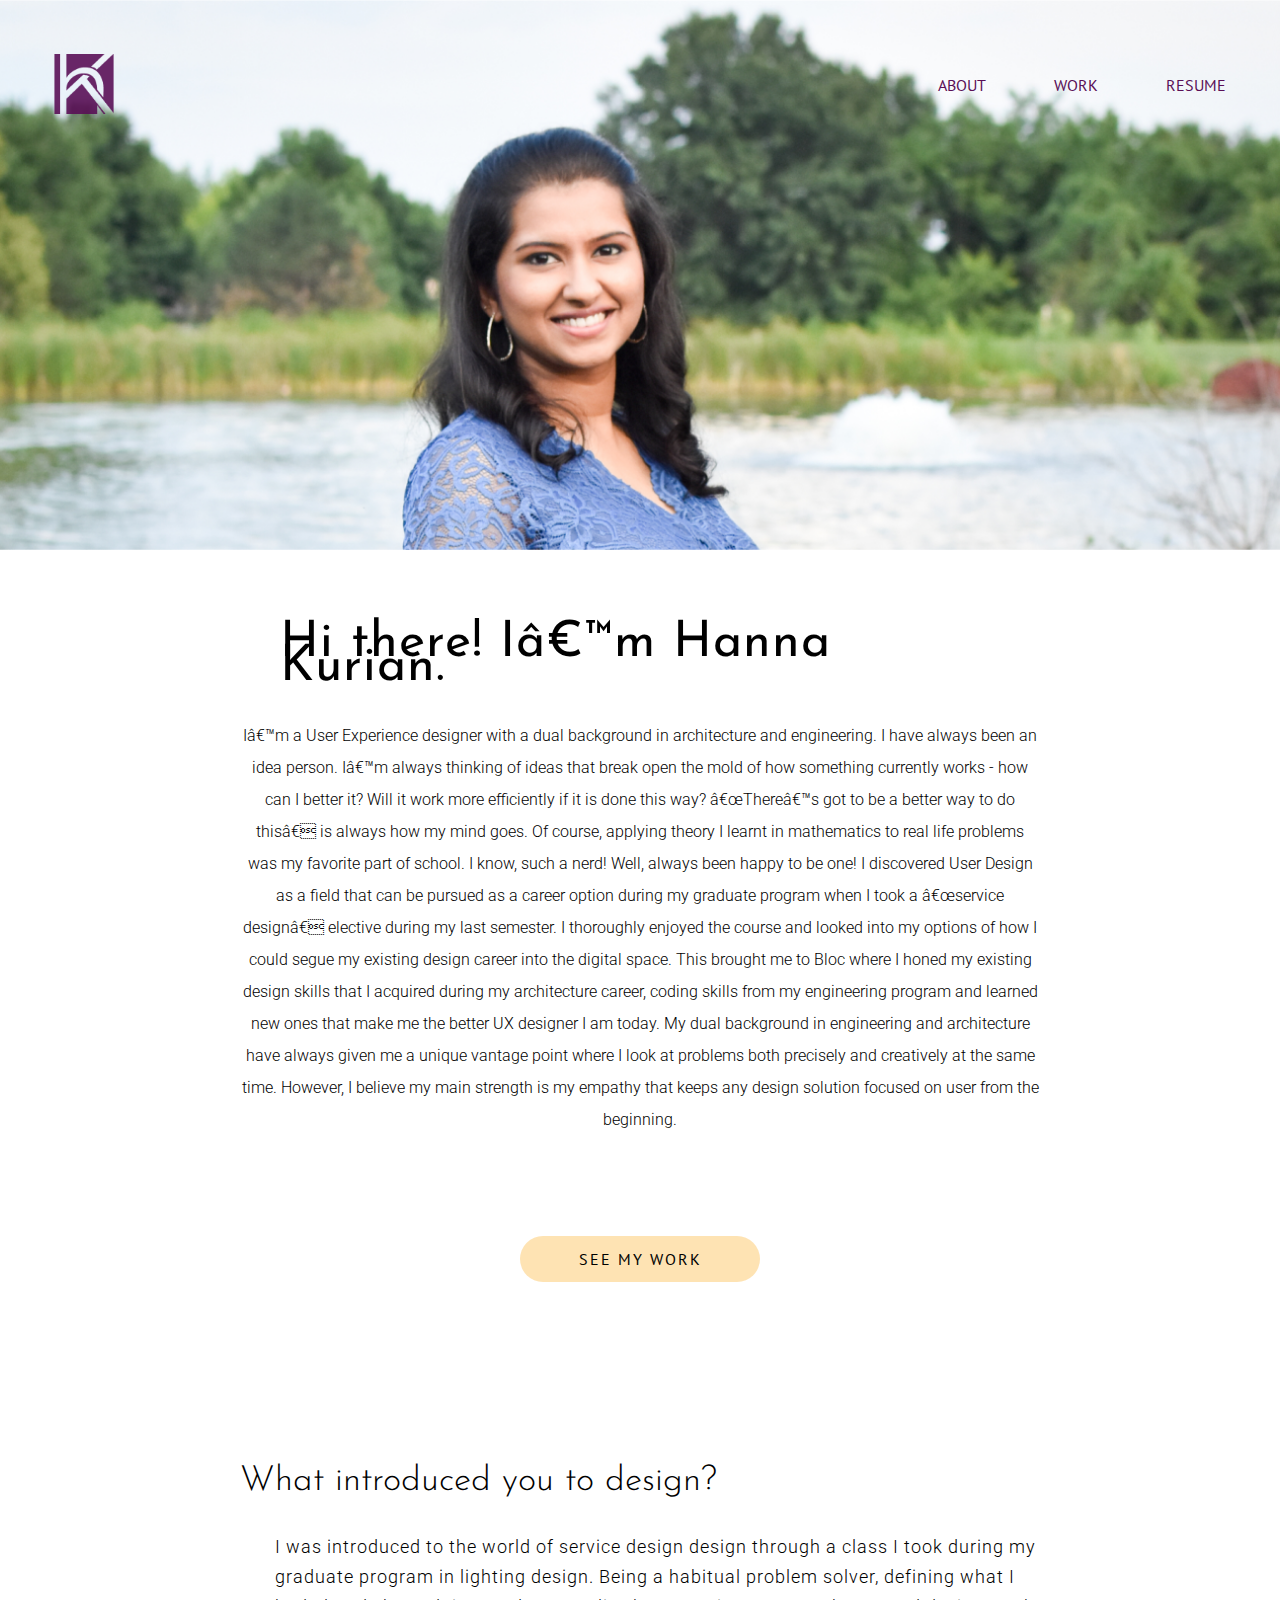
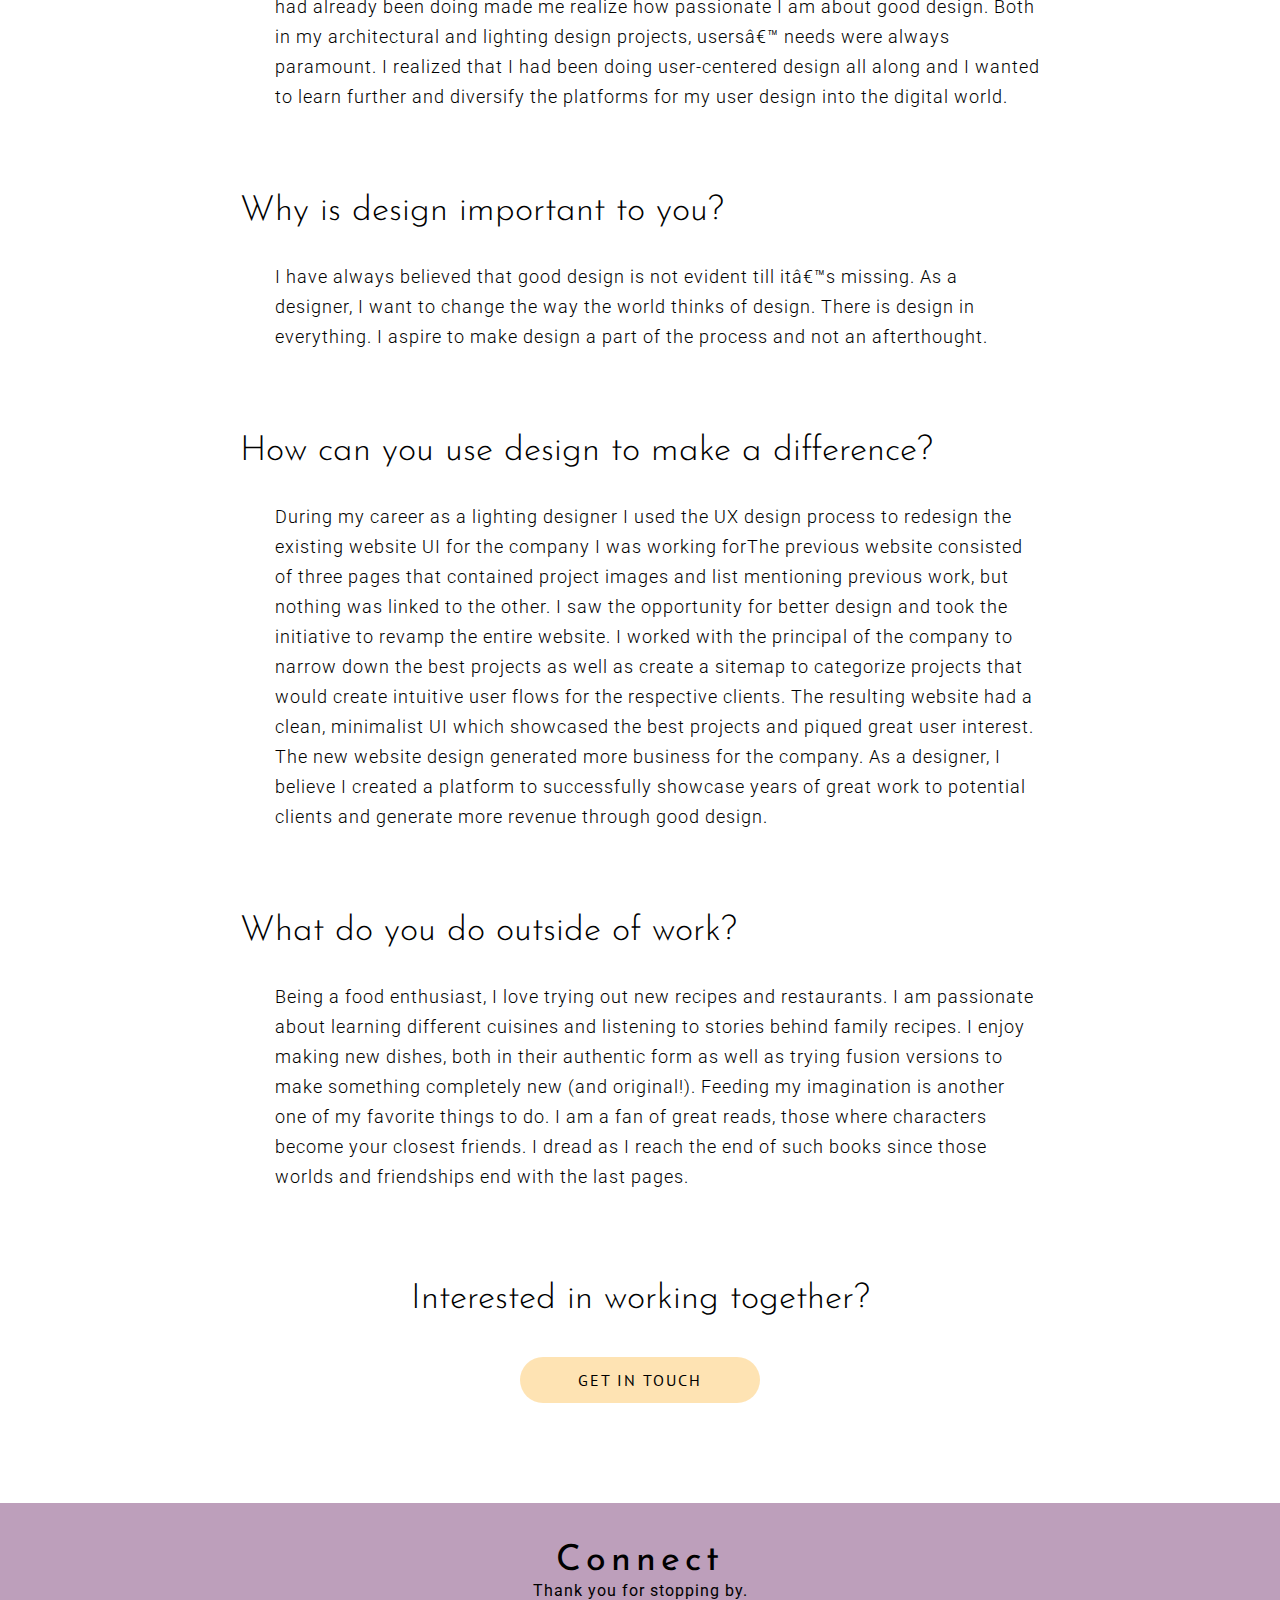
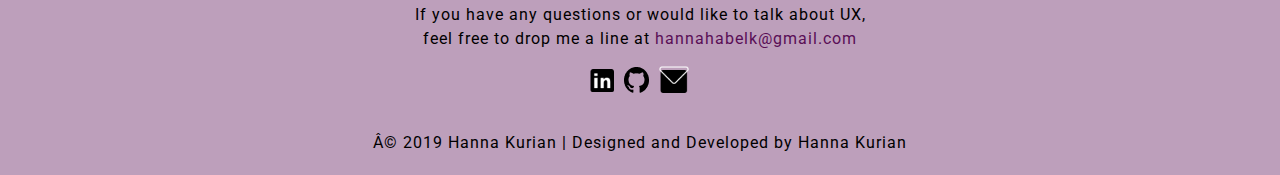
==== about.html @ 4257e0e0 "Merge branch 'master' into update9-26" ====
<!DOCTYPE html>
<html>
  <head>
    <meta charset="utf-9">
    <meta name="viewport" content="width=device-width, initial-scale=1.0">
    <title> Portfolio | Hanna Kurian</title>
     <!-- Material Design Lite -->
     <link rel="stylesheet" href="https://code.getmdl.io/1.3.0/material.indigo-purple.min.css" />
     <script defer src="https://code.getmdl.io/1.3.0/material.min.js"></script>
     <!-- Font Awesome -->
     <link href="https://maxcdn.bootstrapcdn.com/font-awesome/4.7.0/css/font-awesome.min.css" rel="stylesheet">
     <link href="https://fonts.googleapis.com/css?family=Roboto:100,100i,300,300i,400,400i,500,500i,700,700i,900,900i&display=swap" rel="stylesheet">
     <link href="https://fonts.googleapis.com/css?family=PT+Sans&display=swap" rel="stylesheet">
     <link href="https://fonts.googleapis.com/css?family=Bad+Script|Dosis:200,300,400,500,600,700,800|Josefin+Sans:100,100i,300,300i,400,400i,600,600i,700,700i|PT+Sans:400,400i,700,700i|Poiret+One&display=swap" rel="stylesheet">
      <link rel="stylesheet" href="styles/reset.css">
      <link rel="stylesheet" href="styles/main.css">
  </head>

  <body>

  <!-- navbar -->
  <header>
    <div class="container">
      <ul class="flex-container aboutmepage">
        <li class="logo"><a href="index.html"><img src="images/logo.png" alt="logo"></a></li>
        <li class="about"><a href="about.html">ABOUT</a></li>
        <li class="work"><a href="project.html">WORK</a></li>
        <li class="resume"><a href="https://drive.google.com/file/d/1Lfg0qhiq1s1xW7n_6F_7X9Ksih0F5ll3/view?usp=sharing">RESUME</a></li>
      </ul>
    </div>
  </header>

  <main>

    <section class="contentfull">
      <div class="designer" id="myframe"><img src="images/hannakurian.png" alt="A smiling face of Hanna"></div>
    </section>

    <section class="container content">
    <div class="aboutsummary">
      <h6 class="abouttitle">Hi there! I’m Hanna Kurian.</h6>
      <p class="maincontent aboutme">
      I’m a User Experience designer with a dual background in architecture and engineering.  I have always been an idea person. I’m always thinking of ideas that break open the mold of how something currently works - how can I better it? Will it work more efficiently if it is done this way? “There’s got to be a better way to do this” is always how my mind goes. Of course, applying theory I learnt in mathematics to real life problems was my favorite part of school.  I know, such a nerd! Well, always been happy to be one! I discovered User Design as a field that can be pursued as a career option during my graduate program when I took a “service design” elective during my last semester. I thoroughly enjoyed the course and looked into my options of how I could segue my existing design career into the digital space. This brought me to Bloc where I honed my existing design skills that I acquired during my architecture career, coding skills from my engineering program and learned new ones that make me the better UX designer I am today. My dual background in engineering and architecture have always given me a unique vantage point where I look at problems both precisely and creatively at the same time. However, I believe my main strength is my empathy that keeps any design solution focused on user from the beginning.
      </p>
    </div>
    <div class="aroundbutton seemywork">
        <a href="project.html" class="button">SEE MY WORK</a>
    </div>
    </section>

    <section class="container content">
      <div class="quesbox">
        <p class="ques">What introduced you to design?</p>
      </div>
      <div class="ansbox">
        <p class="bodycopy ans">
        I was introduced to the world of service design design through a class I took during my graduate program in lighting design. Being a habitual problem solver, defining what I had already been doing made me realize how passionate I am about good design. Both in my architectural and  lighting design projects, users’ needs were always paramount. I realized that I had been doing user-centered design all along and I wanted to learn further and diversify the platforms for my user design into the digital world.
        </p>
      </div>
    </section>

    <section class="container content">
      <div class="quesbox">
        <p class="ques"> Why is design important to you?</p>
      </div>
      <div class="ansbox">
        <p class="bodycopy ans">
        I have always believed that good design is not evident till it’s missing. As a designer, I want to change the way the world thinks of design. There is design in everything. I aspire to make design a part of the process and not an afterthought.
        </p>
      </div>
    </section>

    <section class="container content">
      <div class="quesbox">
        <p class="ques">How can you use design to make a difference?</p>
      </div>
      <div class="ansbox">
        <p class="bodycopy ans">
        During my career as a lighting designer I used the UX design process to redesign the existing website UI for the company I was working forThe previous website consisted of three pages that contained project images and list mentioning previous work, but nothing was linked to the other. I saw the opportunity for better design and took the initiative to revamp the entire website. I worked with the principal of the company to narrow down the best projects  as well as create a sitemap to categorize projects that would create intuitive user flows for the respective clients. The resulting website had a clean, minimalist UI which showcased the best projects and piqued great user interest. The new website design generated more business for the company. As a designer, I believe I created a platform to successfully showcase years of great work to potential clients and generate more revenue through good design.
        </p>
      </div>
    </section>

    <section class="container content">
      <div class="quesbox">
        <p class="ques">What do you do outside of work?</p>
      </div>
      <div class="ansbox">
        <p class="bodycopy ans">
        Being a food enthusiast, I love trying out new recipes and restaurants. I am passionate about learning different cuisines and listening to stories behind family recipes. I enjoy making new dishes, both in their authentic form as well as trying fusion versions to make something completely new (and original!). Feeding my imagination is another one of my favorite things to do. I am a fan of great reads, those where characters become your closest friends. I dread as I reach the end of such books since those worlds and friendships end with the last pages.
        </p>
      </div>
      <div class="full">
        <h5 class="interest">Interested in working together?</h5>
      </div>
      <div class="aroundbutton getintouch full">
          <a href="mailto:hannahabelk@gmail.com" class="button">GET IN TOUCH</a>
      </div>
    </section>

    </main>


    <footer class="footerbox">

          <div class="texttop">
              <h5>Connect</h5>
              <h6>Thank you for stopping by.<br>
                 If you have any questions or would like to talk about UX,<br>
                 feel free to drop me a line at <a href="mailto:hannahabelk@gmail.com">hannahabelk@gmail.com</a><br>
              </h6>
          </div>



          <div class="social">
            <ul class="footcontainer">
                <li class="linkedin">
                  <a href="https://www.linkedin.com/in/hannaroykurian/">
                  <img src="images/linkedin.png" alt="logo">
                  </a>
                </li>
                <li class="github">
                  <a href="https://github.com/hannak5">
                      <img src="images/github.png" alt="logo">
                  </a>
                </li>
                <li class="mail">
                    <a href="mailto:hannahabelk@gmail.com">
                    <img src="images/mail.png" alt="logo">
                    </a>
                  </li>
              </ul>
            </div>


            <div class="textbelow">
              <h6>© 2019 Hanna Kurian | Designed and Developed by Hanna Kurian</h6>
            </div>


      </footer>

    <!-- Global site tag (gtag.js) - Google Analytics -->
    <script async src="https://www.googletagmanager.com/gtag/js?id=UA-148963703-1"></script>
    <script>
      window.dataLayer = window.dataLayer || [];
      function gtag(){dataLayer.push(arguments);}
      gtag('js', new Date());

      gtag('config', 'UA-148963703-1');
    </script>

  </body>

</html>
---- styles/main.css ----
*{
  box-sizing: border-box;
}

html{
  font-size: 10px;
}

body {
  background-color: white;
  width: 100vw;
}

.container{
  background-color: white;
  margin: 0 auto;
  overflow: hidden;
  width: 100vw;
}

/*project purple = #590E56*/
/*font specs*/


a:link, a:visited{
  color: black;
}

a:hover{
  color: #FED180;
}

p{
  font-family: 'Roboto', sans-serif;
  font-size: 1.6rem;
  line-height: 2;
  font-weight: 300;/* 400 for project.html*/
}

h1 {
  font-family: 'Josefin Sans', sans-serif;
  letter-spacing: 2; /*not there in project.html*/
}

h2 {
  font-size: 10rem;
  color: #9B6E9A;
  font-weight: bold;
}

h5{
  font-family: 'Josefin Sans', sans-serif;
  letter-spacing: .5rem;
  font-size: 3.6rem;
}

h6{
  font-family: 'Roboto', sans-serif;
  letter-spacing: .1rem;
  line-height: 2.4rem;
  font-size: 1.6rem;
}

b{
  font-weight: bolder;
}

.title{
  font-family: 'Josefin Sans', sans-serif;
  font-size: 4rem;
  font-weight: 350;
  letter-spacing: .1rem;
  line-height: 2;
  padding-bottom: 4rem;
  padding-top: 6rem;
}

/*subtitle text*/
.subtitle{
  font-family: 'Josefin Sans', sans-serif;
  font-size: 2.5rem;
  line-height: 5rem;
  font-weight: 300;
}

/*body copy big*/
.bodycopy{
  font-family: 'Roboto', sans-serif;
  font-size: 1.6rem;
  line-height: 3rem;
  letter-spacing: .1rem;
}

.smalltitle{
  width:100%;
  padding-top:8%;
  padding-bottom:2%;
  justify-content: center;
  align-items: center;
  text-align: center;
}

.captions{
  font-family: 'Roboto', sans-serif;
  font-size: 1.6rem;
  letter-spacing: .1rem;/* 0.1rem in project page*/
  line-height: 200%;/*150% in project page*/
  text-align:left;
}

.fig{
  font-family: 'Josefin sans', sans-serif;
  padding-left:2rem;
  font-style: italic;
  letter-spacing: 0px;
}

/*all the flex containers common element. 800px for desktop version*/
.content {
  align-items: center;
  align-content: center;
  display: flex;
  flex-direction: row;
  flex-wrap: wrap;
  height: auto;
  justify-content: center;
  text-align:left;
  width: 800px;
}

.pcontent {
  align-items: center;
  display: flex;
  flex-direction: row;
  flex-wrap: wrap;
  height: auto;
  justify-content: center;
  text-align:left;
  width: 800px;
}

/*container that is width 100%*/
.contentfull {
  align-items: flex-start;
  display: flex;
  flex-direction: row;
  flex-wrap: wrap;
  height: auto;
  justify-content: center;
  text-align:left;
  width:100vw;
}

section {
  margin: auto;
  width: 100%;
  overflow: hidden;
  display: flex;
  flex-wrap: wrap;
  justify-content: center;
  align-content: center;
  align-items: center;
  text-align: center;
}

.textblock{
  margin:5px;
  padding:2rem 0;
}


/*button specifications*/

.aroundbutton{
  padding-top: 5rem;
  padding-bottom:8rem;
}

a.button:link , a.button:visited {
  background-color: rgba(254, 209, 128, 60%);
  border: none;
  color: black;
  padding: 15px 32px;
  text-align: center;
  display: inline-block;
  font-size: 1.6rem;
  font-weight: 200;
  border-radius: 24px;
  font-family: 'PT Sans', sans-serif;
  width: 240px;
  letter-spacing: .2rem;
  text-decoration: none;
}

a.button:hover {
  background-color: #590E56;
  border: none;
  color: #FED180;
  padding: 15px 32px;
  text-align: center;
  display: inline-block;
  font-size: 16px;
  border-radius: 24px;
  font-family: 'PT Sans', sans-serif;
  width: 240px;
  letter-spacing: .2rem;
}

/*navbar specs*/

.flex-container{
    position:sticky;
    top:0;
    display: flex;
    flex-wrap: wrap;
    flex-direction: row;
    font-family: 'PT Sans', sans-serif;
    font-size: 2.4rem;
    height: auto;
    width: 100%;
    padding: 3rem;
    justify-content: space-between;
    align-items: center;
    }

.logo img{
      justify-content: left;
      height: 60px;
      width: 60px;
    }

li.about, li.logo, li.work, li.resume{
      justify-content: flex-end;
      display: flex;
      text-align: center;
      font-size: 1.6rem;
      flex-grow: 1;
      min-width: 7rem;
      padding: 2%;
}

.flex-container a:link, a:visited{
  color:#590E56;
}

.flex-container a:hover{
  color:#FED150;
}

li.logo {
      flex-grow:40;
      justify-content: left;
}

/*end of navbar specs*/

/* hero section */


.hero {
    height:100%;
    width:100%;
    display:flex;
    flex-direction: row;
  }

.herotop, .herobottom{
      display:flex;
      flex-direction: column;
}

.herotop{
  width:100%;
  text-align: left;
  font-weight: 500;
  font-size: 9rem;
  color: #9B6E9A;
  position: relative;
  z-index: 2;
  justify-content: left;
  align-items: flex-start;
}

.herotext{
  width:100%;
  padding-left:10%;
}
.yellow{
  color: #FED150;
  text-align: left;
}

.herobottom{
  z-index: 0;
  background-color: #9B6E9A;
  color:white;
  padding:5% 0;
  padding-left:20%;
  padding-right:20%;
  text-align:center;
  justify-content: center;
  align-items: center;
  line-height: 5rem;
  font-family: 'Roboto', sans-serif;
  font-size: 2.5rem;
  font-weight: 300;
  letter-spacing: .1rem;
}

.arrow img{
  padding-top: 45px;
  padding-bottom: 10px;
}

/* end of hero section  */

/* recent project work section */
.recent{
  align-items: center;
  justify-content: center;
  align-content: center;
  width:95%;
}

.stoMain img{
  padding:10% 0 0 0;
  width: 50rem;
  height: auto;
}

.stoTitle {
  height: auto;
  justify-content: center;
  align-items:center;
  align-content: center;
  text-align: center;
  font-weight: 300;
  font-size: 5rem;
  padding:2rem;
}

.stoContent{
  align-items: center;
  justify-content: center;
  align-content: center;
  padding-bottom:50px;
  padding-left: 25%;
  padding-right: 25%;
}

.viewcasestudy{
  padding: 8rem;
  padding-top:0
}

/* end of recent project work section */

/* footer section */
.footerbox{
  background-color: rgba(89,14,86,40%);
  padding: 4rem 8rem;
  padding-bottom: 2rem;
  height: auto;
  justify-content: center;
  align-content: center;
  align-items: center;
  text-align: center;
  width:100%;
}

.footcontainer{
  display: flex;
  flex-wrap: wrap;
  flex-direction:row;
  font-family: 'Roboto', sans-serif;
  height: auto;
  width: 100%;
  justify-content: center;
  align-items: center;
}

.social{
  padding: 10px;
  padding-bottom:20px;
  justify-content: center;
}

li.mail, li.github, li.linkedin{
      padding:5px;
      display: flex;
      min-width: 1.6rem;
      width: auto;
      height: 50px;
}

.footer{
  letter-spacing: normal;
  font-size: 1.6rem;
  font-weight: 400;
  line-height: 3rem;
}

.connect {
  letter-spacing: .5rem;
  font-size: 3.6rem;
  line-height: 4rem;
  font-weight: 400;
}

.texttop .textbelow{
  justify-content: center;
  text-align: center;
}

/* end of footer section */

/*about me page*/
.designer img{
  position:relative;
  width:100%;
  height:55rem;
  object-fit:cover;
}

.aboutmepage{
  position:absolute;
  z-index: 1;
  background-color: transparent;
}

.aboutsummary{
  display: flex;
  flex-direction: row;
  flex-wrap: wrap;
  /* padding-top:55rem; */
}

.abouttitle{
  font-size: 5rem;
  font-family:'Josefin sans', sans-serif;
  height: auto;
  margin:auto;
  padding: 4rem;
  padding-top:8rem;
}

.aboutme{
  justify-content: center;
  text-align: center;
}

.seemywork{
  margin: 5rem auto;
}

.quesbox, .ansbox{
  display: flex;
  flex-direction: column;
  flex-wrap: wrap;
  justify-content: flex-start;
  width:100%;
}

.quesbox{
  padding-top:5rem;
}

.ansbox {
  padding:3rem 0;
  padding-left: 3.5rem;
}

.ques{
  font-family: 'Josefin Sans', sans-serif;
  font-size: 3.5rem;
  line-height: 4rem;
}

.ans{
  font-size: 1.8rem;
}

.full{
  display: flex;
  flex-direction: column;
  flex-wrap: wrap;
  width:100%;
  justify-content: center;
  align-items: center;
  align-content: center;
}

.interest{
  justify-content: center;
  padding: 6rem;
  padding-bottom:4rem;
  font-size: 3.5rem;
  letter-spacing: normal;
  font-weight: 300;
}

.getintouch{
  padding:10rem 8rem;
  padding-top:0;
}

/* STO project page details */

/*summary of project*/

.intro{
  align-items: center;
  display: flex;
  flex-direction: row
  justify-content: space-between;
  width:90%;
  height: auto;
}


.sto{
  overflow: hidden;
  display: flex;
  flex-wrap: wrap;
  flex-direction: column;
  overflow:auto;
  width: 100%;
  align-items: center;
}

.stoMainp, .stoLogop, .stoTitlep, .stoContentp{
  align-items: center;
  display: flex;
  flex-direction: row;
  justify-content: center;
  text-align: center;
  width:100%;
}

.stoTitlep {
  padding: 3% 0;
  font-weight: 300;
  font-size: 5rem;
}

.stoContentp{
  width:600px;
  font-size: 1.8rem;
  line-height: 2rem;
}

.delv-container{
  align-items: flex-start;
  justify-content: space-between;
  text-align:center;
  padding: 6rem 0;
}

.design, .delv, .tools{
  min-width: 19rem;
}
/*problem solution section*/

.problemsolution{
  align-items: flex-start;
  display: flex;
  flex-direction: row;
  justify-content: space-between;
}

.left, .right{
  display: flex;
  flex-direction: column;
}

.left {
  justify-content: left;
  text-align: left;
  width: 60%;
}

.right img{
  height: auto;
  width: 23rem;
  filter: drop-shadow(0px 3px 9px #B3C1C7);
}

.prob{
  padding-bottom: 4.5rem;
}

/*color background sections*/
.colorbk{
  width:100%;
  height:auto;
  background-color: rgba(205, 169, 160, 40%);
  padding:5rem 0;
}

.current{
  text-align: left;
}

.readmore{
  display:flex;
  color: #590E56;
  justify-content: center;
  align-items: center;
  align-content: center;
  text-decoration: none;
  text-transform:lowercase;
  background-color: none;
  border-radius: 0;
  border-bottom: 1px solid #FED150;
  line-height: normal;
  padding: 0;
  margin:50px;
}

.readmore > a:hover{
  color:black;
  background-color: rgba(254, 209, 128, 60%);
  border-bottom:none;
}

/*screen width for images*/
.content-img{
  display: flex;
  flex-direction: row;
  flex-wrap: wrap;
  width: 100rem;
}

/* height for images in colored backgrounds*/
.ninefive img, .ui img, .account img, .thumbsup img,
.back img, .comp img, .hand img, .plus img{
  height: 8rem;
  padding: 5px;
  width: auto;
}

.ui, .account, .thumbsup, .ninefive,
.back, .comp, .hand, .plus{
  display: flex;
  flex-direction: column;
  flex-basis: 100%;
  flex: 1;
  padding: 3rem;
  align-items: center;
  text-align: center;
}


/* next and previous project bar*/

.bottomnavbar{
  display: flex;
  flex-direction: row;
  flex-grow: 1;
  flex-wrap: wrap;
  height: auto;
  padding: 10rem 10rem;
  width: 100%;
}

.bottomflexcontainer{
  overflow: hidden;
  width: 100%;
  align-items: center;
  align-content: center;
  justify-content: center;
  display: flex;
  flex-direction: row;
  flex-wrap: wrap;
}

.rightarrow img, .leftarrow img{
  flex-grow: 1;
  height: 2rem;
  justify-content: space-around;
  width: 2rem;
}

.rightarrow img, li.prev{
  align-items:flex-start;
  justify-content:flex-start;
  text-align:left;
}

.leftarrow img, li.next{
  align-items:flex-end;
  justify-content: flex-end;
  text-align:right;
}

li.prev, li.next, li.rightarrow, li.leftarrow{
  color: #590E56;
  display: flex;
  font-family: 'Josefin Sans', sans-serif;
  font-size: 1.6rem;
  letter-spacing: .1rem;
  padding: 1rem 2rem;
}

li.prev {
  flex-grow:20;
}

li.next {
  flex-grow:20;
}

a:visited , a:link{
        color: #590E56;
        text-decoration: none;
}

a:hover{
  color: #FED150;
}

/*persona seciton*/

.persona-cont {
  display: flex;
  flex-direction: row;
  flex-basis: 100%;
  align-items: center;
  align-content: center;
  justify-content: center;
}

.personaboy, .personagirl, .bubbles{
  padding:0 1rem;
  align-items: center;
  align-content: center;
  justify-content: center;
}

.personaboy img, .personagirl img{
  width: 24rem;
  height: auto;
  align-items: center;
  align-content: center;
  justify-content: center;
}

.bubbles{
  display: flex;
  flex-direction: column;
  justify-content: space-around;
}

.box1 {
  margin: 6px auto;
  padding: 1rem;
  text-align: center;
  position: relative;
  font-size: 1.2rem;
  letter-spacing: 1px;
  line-height: 20px;
}

.speechbubbleboy{
  border: 4px solid #590E56;
}

.speechbubblegirl{
  border: 4px solid #FED180;
}

/* speech bubble boy */

.speechbubbleboy:before {
  content: "";
  width: 0px;
  height: 0px;
  position: absolute;
  border-left: 10px solid #590E56;
  border-right: 10px solid transparent;
  border-top: 10px solid #590E56;
  border-bottom: 10px solid transparent;
  right: -21px;
  top: 6px;
}

.speechbubbleboy:after {
  content: "";
  width: 0px;
  height: 0px;
  position: absolute;
  border-left: 7px solid #fff;
  border-right: 7px solid transparent;
  border-top: 7px solid #fff;
  border-bottom: 7px solid transparent;
  right: -11px;
  top: 10px;
}


/* speech bubble girl */

.speechbubblegirl:before {
  content: "";
  width: 0px;
  height: 0px;
  position: absolute;
  border: 1px solid #FED180;
  border-left: 10px solid transparent;
  border-right: 10px solid #FED180;
  border-top: 10px solid #FED180;
  border-bottom: 10px solid transparent;
  left: -21px;
  top: 6px;
}

.speechbubblegirl:after {
  content: "";
  width: 0px;
  height: 0px;
  position: absolute;
  border-left: 7px solid transparent;
  border-right: 7px solid #fff;
  border-top: 7px solid #fff;
  border-bottom: 7px solid transparent;
  left: -11px;
  top: 10px;
}

/*competitive analysis section*/

.comp-cont{
  display: flex;
  flex-wrap: wrap;
  flex-direction: row;
  height: auto;
  width: 100%;
  padding:5%;
  justify-content: space-around;
  align-items: center;
  align-content: center;
}

.google, .dropbox, .evernote{
  display: flex;
  flex-direction: row;
  justify-content: space-between;
  align-items: center;
}

/*user flows section*/

.userflows{

  display: flex;
  flex-direction: row;
  flex-wrap: wrap;
  align-items: flex-end;
  align-content: center;
  justify-content:center;
  padding: 5rem 0;
  height: auto;
  width:100%;
}

.flow1 img, .flow2 img{
  display: flex;
  justify-content: center;
  align-items: flex-end;
  align-content: center;
  width: 58rem;
  margin:2rem;
  margin-bottom:.5rem;
  filter: drop-shadow(0px 3px 9px #B3C1C7);
}

/*images of "creating new file" screens*/
.createnewfile{
  display: flex;
  flex-wrap: wrap;
  flex-direction: row;
  justify-content:center;
  padding: 5rem 0;
}

.newfile1 img, .newfile2 img, .newfile3 img, .newfile4 img{
  display: flex;
  flex-grow: 1;
  flex-direction: row;
  height: 35rem;
  width: auto;
  padding:0 1rem;
}

.brandingimg{
  align-content: flex-start;
  align-items: flex-start;
  display: flex;
  flex-direction: row;
  flex-wrap: wrap;
  justify-content:flex-start;
  padding:5rem 0;
}

/* color palette and text image*/

.palette {
  align-content: center;
  display: flex;
  flex-direction: row;
  flex-wrap: wrap;
  height: auto;
  justify-content:space-around;
  width: 400px;
}

.maintext{
  display: flex;
  flex-direction: row;
  flex-wrap: wrap;
  height: auto;
  justify-content: space-between;
  padding: 10px 0;
  width:100%;
}
.roboto img{
  width:40rem;
  height: auto;
  padding:0 10px;
}

.box{
  justify-content:center;
  width: 28%;
}

.dot {
  border-radius: 50%;
  display: inline-block;
  height: 50px;
  width: 50px;
}

.c1{
  background-color: #745AA6;
}

.c2{
  background-color: #2F75B5;
}

.c3{
  background-color:#1896BE;
}

.c4{
  background-color:#4C5A5D;
}

.c5{
  background-color:#BBC3C6;
}

.c6{
  background-color:#F2F2F2;
}

.logoimg{
  display: flex;
  flex-direction: row;
  flex-wrap: wrap;
  height: auto;
  justify-content: space-between;
  padding: 6rem 0;
}

.l1 img, .l2 img, .l3 img{
  display: flex;
  flex-direction: row;
  flex-wrap: wrap;
  justify-content: center;
  padding:0 20px;
}

/*preference testing*/

.preference{
  display: flex;
  flex-direction: row;
  flex-wrap: wrap;
  height: auto;
  justify-content: center;
  padding: 50px 20px;
  width: 100%;
}

.row1, .row2, .row3{
  display: flex;
  flex-direction: row;
  flex-wrap: wrap;
  justify-content: center;
}

.img1a img, .img1b img{
  filter: drop-shadow(0px 3px 9px #B3C1C7);
  align-items: flex-start;
  display: flex;
  flex-direction: row;
  height: auto;
  justify-content: center;
  padding: 10px 20px;
  width: 600px;
}

.img2a img, .img2b img{
  filter: drop-shadow(0px 3px 9px #B3C1C7);
  display: flex;
  height: auto;
  justify-content: center;
  padding: 10px 20px;
  width: 600px;
  height: auto;
}

.img3a img, .img3b img{
  filter: drop-shadow(0px 3px 9px #B3C1C7);
  display: flex;
  flex-direction: row;
  height:30rem;
  width:auto;
  justify-content: center;
  padding: 1rem 2rem;
}

.threephone{
  align-items: center;
  align-content: center;
  justify-content: center;
}

.threephone img{
  height: 45rem;
  width: auto;
  padding: 5rem 2rem;
}

/*high fidelity prototyping*/

.prototype{
  display: flex;
  flex-direction: column;
  flex-wrap: wrap;
  justify-content: space-between;
}

.srow1, .srow2{
  display: flex;
  flex-direction: row;
  justify-content: center;
  padding: 50px 20px;
}

.s1 img, .s2 img, .s3 img, .s4 img, .s5 img, .s6 img{
  align-items: center;
  display: flex;
  height: 45rem;
  justify-content: space-between;
  padding: 0px 10px;
  width: auto;
}

#secondframe{
  height:auto;
  width:auto;
  overflow:auto;
}


#firstframe{
  height: auto;
  width: auto;
  overflow:auto;
}



@media screen and (max-width: 992px) {


    /*navbar*/
    .flex-container{
      width:100%;
      display: flex;
      flex-wrap: wrap;
      flex-direction: row;
      overflow: hidden;
      justify-content: space-between;
      align-items: center;
      padding: 3rem;
    }

    li.about, li.work, li.resume{
      flex-direction: row;
      justify-content: center;
      align-items: center;
    }

    li.logo {
      width: 100%;
      padding-bottom: 3rem;
      justify-content: center;
    }

    section {
      margin: auto;
      width: 100%;
      overflow: hidden;
      display: flex;
      flex-wrap: wrap;
      justify-content: center;
      align-content: center;
      align-items: center;
      text-align: center;
    }


  /*Hero section*/

  .hero {
      height:100%;
      display:flex;
      flex-direction: row;
  }


  .herotop{
    width:30rem;
    font-weight: 400;
    font-size: 4.5rem;
    padding:0;
    text-align: center;
    justify-content: left;
    align-items: left;
  }

  .herobottom{
    height:100%;
    background-color: #9B6E9A;
    padding:10% 20%;
    line-height: 4rem;
    font-size: 1.8rem;
  }

  .arrow img{
    padding:0;
    padding-bottom: 10px;
  }

  .stoMain img{
    justify-content: center;
    width:300px;
    height:auto;
  }

  .stoLogo img{
    justify-content: center;
    height: 4rem;
    width: auto;
  }

  .stoTitle {
    justify-content: center;
    height: auto;
    font-weight: 300;
    font-size: 3rem;
    padding: 2rem 4rem;
  }

  .stoContent{
    justify-content: center;
    padding: 2rem 5rem;
    padding-top: 0;
  }

  .viewcasestudy{
    justify-content: center;
    align-items: center;
    align-content: center;
    padding: 0;
    padding-bottom: 12rem;
  }

  .connect{
    letter-spacing: 0rem;
    font-size: 3rem;
  }

  .footerbox{
    padding: 4rem;
    height: auto;
  }

  .footcontainer{
    display: flex;
  }

  .textbelow {
    padding: 0;
  }

  .aboutmepage{
    position:static;
    background-color:white;
  }

  .designer img{
    position:relative;
    width:100%;
    height:auto;
    justify-content: center;
  }

/*about me page*/

  .content {
    width: 100vw;
    padding:0 3%;
  }

  .aboutsummary{
    display: flex;
    flex-direction: row;
    flex-wrap: wrap;
    /* padding-top:55rem; */
  }

  .abouttitle{
    text-align: center;
    width:100%;
    font-size: 4rem;
    line-height: 5rem;
    padding: 10%;
  }

  .aboutme{
    justify-content: center;
    text-align: center;
  }

  .seemywork{
    margin: 5rem auto;
  }

  .quesbox, .ansbox{
    display: flex;
    flex-direction: column;
    flex-wrap: wrap;
    justify-content: flex-start;
    width:100%;
  }

  .quesbox{
    padding-top:5rem;
  }

  .ansbox {
    padding:3rem 0;
    padding-left: 3.5rem;
  }

  .ques{
    font-family: 'Josefin Sans', sans-serif;
    font-size: 3.5rem;
    line-height: 4rem;
  }

  /*body copy big*/
  .bodycopy{
    font-family: 'Roboto', sans-serif;
    font-size: 1.6rem;
    line-height: 3rem;
  }

  .ans{
    font-size: 1.8rem;
  }

  .full{
    display: flex;
    flex-direction: column;
    flex-wrap: wrap;
    width:100%;
    justify-content: center;
    align-items: center;
    align-content: center;
  }

  .interest{
    text-align: center;
    align-items: center;
    align-content: center;
    justify-content: center;
    padding:4rem;
    padding-bottom:4rem;
    font-size: 3.5rem;
    letter-spacing: normal;
    font-weight: 300;
    line-height: 4rem;
  }

  .getintouch{
    padding:10rem 8rem;
    padding-top:0;
  }

/* STO project page  */

  /*navbar*/

  li.about, li.work, li.resume{
    flex-direction: row;
    justify-content: center;
    align-items: center;
  }

  li.logo {
    width: 100%;
    padding-bottom: 3rem;
    justify-content: center;
  }

    /*all the flex containers common element. 800px for desktop version*/
  .content {
    width: 80vw;
  }

.sto{
  width:80%;
  align-items: center;
  justify-content: center;
  align-content: center;
}

  .pcontent{
    width:100vw;
    align-items: center;
    justify-content: center;
    align-content: center;
  }

  /*container that is width 100%*/
  .contentfull {
    padding: 1rem;
  }

  .div{
    padding: 0px;
    justify-content: center;
  }

  .stoMainp img{
    width:100%;
    height:auto;
  }

  .stoTitlep{
    padding: 10% 0;
    font-weight: 300;
    font-size: 3.5rem;
  }


  .stoContentp{
    width:80%;
    font-size: 1.6rem;
    line-height: 3rem;
  }


  .viewcasestudy{
    padding: 8rem;
    padding-top:2rem;
  }

  a:link.button a:visited.button{
    font-size: 1.4rem;
  }

  a:hover.button{
    font-size: 1.4rem;
  }

  .delv-container{
    padding-top: 0px;
    text-align:center;
  }

  .design, .deliv , .tools{
    display:flex;
    flex-direction: column;
    padding:2rem 0;
  }

  /*problem solution section*/

  .problemsolution{
    align-items: flex-start;
    display: flex;
    flex-direction: row;
    justify-content: center;
  }

  .left, .right, .prob,.soln{
    display: flex;
    flex-direction: column;
    padding:2rem 0;
  }

  .left {
    width: 100%;
  }

  .prob{
    padding-bottom: 4.5rem;
  }

  /*color background sections*/

  /*screen width for images*/
  .content-img{
    flex-direction: column;
    flex-basis: 100%;
    width: 80%;
    align-items: center;
    justify-content: center;
    align-items: center;
    text-align: center;
  }

  .ui, .account, .thumbsup, .ninefive,
  .back, .comp, .hand, .plus{
    display: flex;
    flex-direction: column;
    flex-basis: 100%;
    flex: 1;
    padding: 3rem;
    align-items: center;
    justify-content: center;
    align-items: center;
    text-align: center;
    max-width:600px;
  }

  /* next and previous project bar*/

  .bottomnavbar{
    padding: 4rem;
  }

  li.prev, li.next, li.rightarrow, li.leftarrow{
    padding: 1rem 2rem;
  }

  .colorbk{
    padding:5rem 2rem;
  }

/*readmore buttons*/

.readmore{
  text-align: center;
  border-top: 1px solid #FED150;
  padding:2px 0;
  background-color: transparent;
}

.readmore > a:hover{
  background-color: rgba(254, 209, 128, 60%);
  border-bottom:none;
  border-top:none;
}

  /*persona section*/

  .persona-cont {
    display: flex;
    flex-direction: column;
  }

  .personaboy, .personagirl, .bubbles{
    padding:1rem 1rem;
    display: flex;
    flex-direction: column;
  }

  .personaboy img, .personagirl img{
    width: 30rem;
  }

  .box1 {
    margin: 0px auto;
    width:21rem;
    height: auto;
    padding: 2rem;
    position: relative;
  }

  .speechbubbleboy,.speechbubblegirl{
    margin: 4px auto;
  }

  /*competitive analysis section*/

  .comp-cont{
    padding: 4rem 0;
  }

  .google img, .dropbox img, .evernote img{
    width: auto;
    height: 6rem;
  }

  .google .dropbox , .evernote {
    justify-content: center;
  }

  /*user flows section*/

  .userflows{
    padding:0;
  }

  .flow1 img, .flow2 img{
    width: 33rem;
    padding: 5rem 2rem;
  }


  /*images of "creating new file" screens*/
  .createnewfile{
    display: flex;
    flex-wrap: wrap;
    flex-direction: column;
    height: auto;
    width:100%;
    padding:2rem 0;
    justify-content:space-around;
  }

  .newfile1 img, .newfile2 img, .newfile3 img, .newfile4 img{
    flex-wrap: wrap;
    flex-direction: column;
    height: auto;
    width: 28rem;
  }

/* color palette and text image*/

.brandingimg{
  justify-content:center;
}

.palette {
  min-width: 30rem;
  padding: 2rem 4rem;
}

.maintext{
  display: flex;
  flex-direction: row;
  flex-wrap: wrap;
  height: auto;
  justify-content: flex-start;
  padding: 10px;
  min-width:30rem;
}

.roboto img{
    padding: 2rem 4rem;
}

.box{
    width: 30%
}

.logoimg{
  padding: 0;
  justify-content: center;
  align-items: center;
  align-content: center;
}

.l1 img, .l2 img, .l3 img{
  display: flex;
  flex-direction: row;
  flex-wrap: wrap;
  padding: 2rem 0;
  height: auto;
  width: 100%;
}

.l2 img, .l3 img {
  height: auto;
  width: 30rem;
}

/*preference testing*/

.preference{
  padding: 0;
}

.row1, .row2, .row3{
  flex-direction: column;
  justify-content: center;
  align-items: center;
  padding: 2rem 0;
  height: auto;
  width:100%;
}

.img1a img, .img1b img, .img2a img, .img2b img{
  height: auto;
  padding: 1rem 0;
  width: 32rem;
}

.img3a img, .img3b img{
  width: 15rem;
  height: auto;
  padding: 1rem 0;
}

.threephone img{
  margin: 5px auto;
}

/*high fidelity prototyping*/

.s1 img, .s2 img, .s3 img, .s4 img, .s5 img, .s6 img{
  height: 39rem;
  padding: 0 2rem;
}

.srow1{
  padding-right: 0px;
}

.srow2{
  padding-left: 0px;
}

  #firstframe{
    padding: 2rem;
    height:600px;
    width:90vw;
    overflow: scroll;
    overflow-y: hidden;
  }

  #secondframe{
    height:500px;
    width:auto;
    overflow:auto;
    scroll-behavior: smooth;
    overflow-y: hidden;
  }

  .contentfull{
    padding:0;
    width:100vw;
  }

  .designer{
    display:flex;
    flex-grow: 1;
    flex-basis: 100%;
  }

  #myframe{
    height:300px;
    width:100vw;
    overflow:hidden;
  }

}

@media screen and (max-width: 320px){
.herotop{

}

}
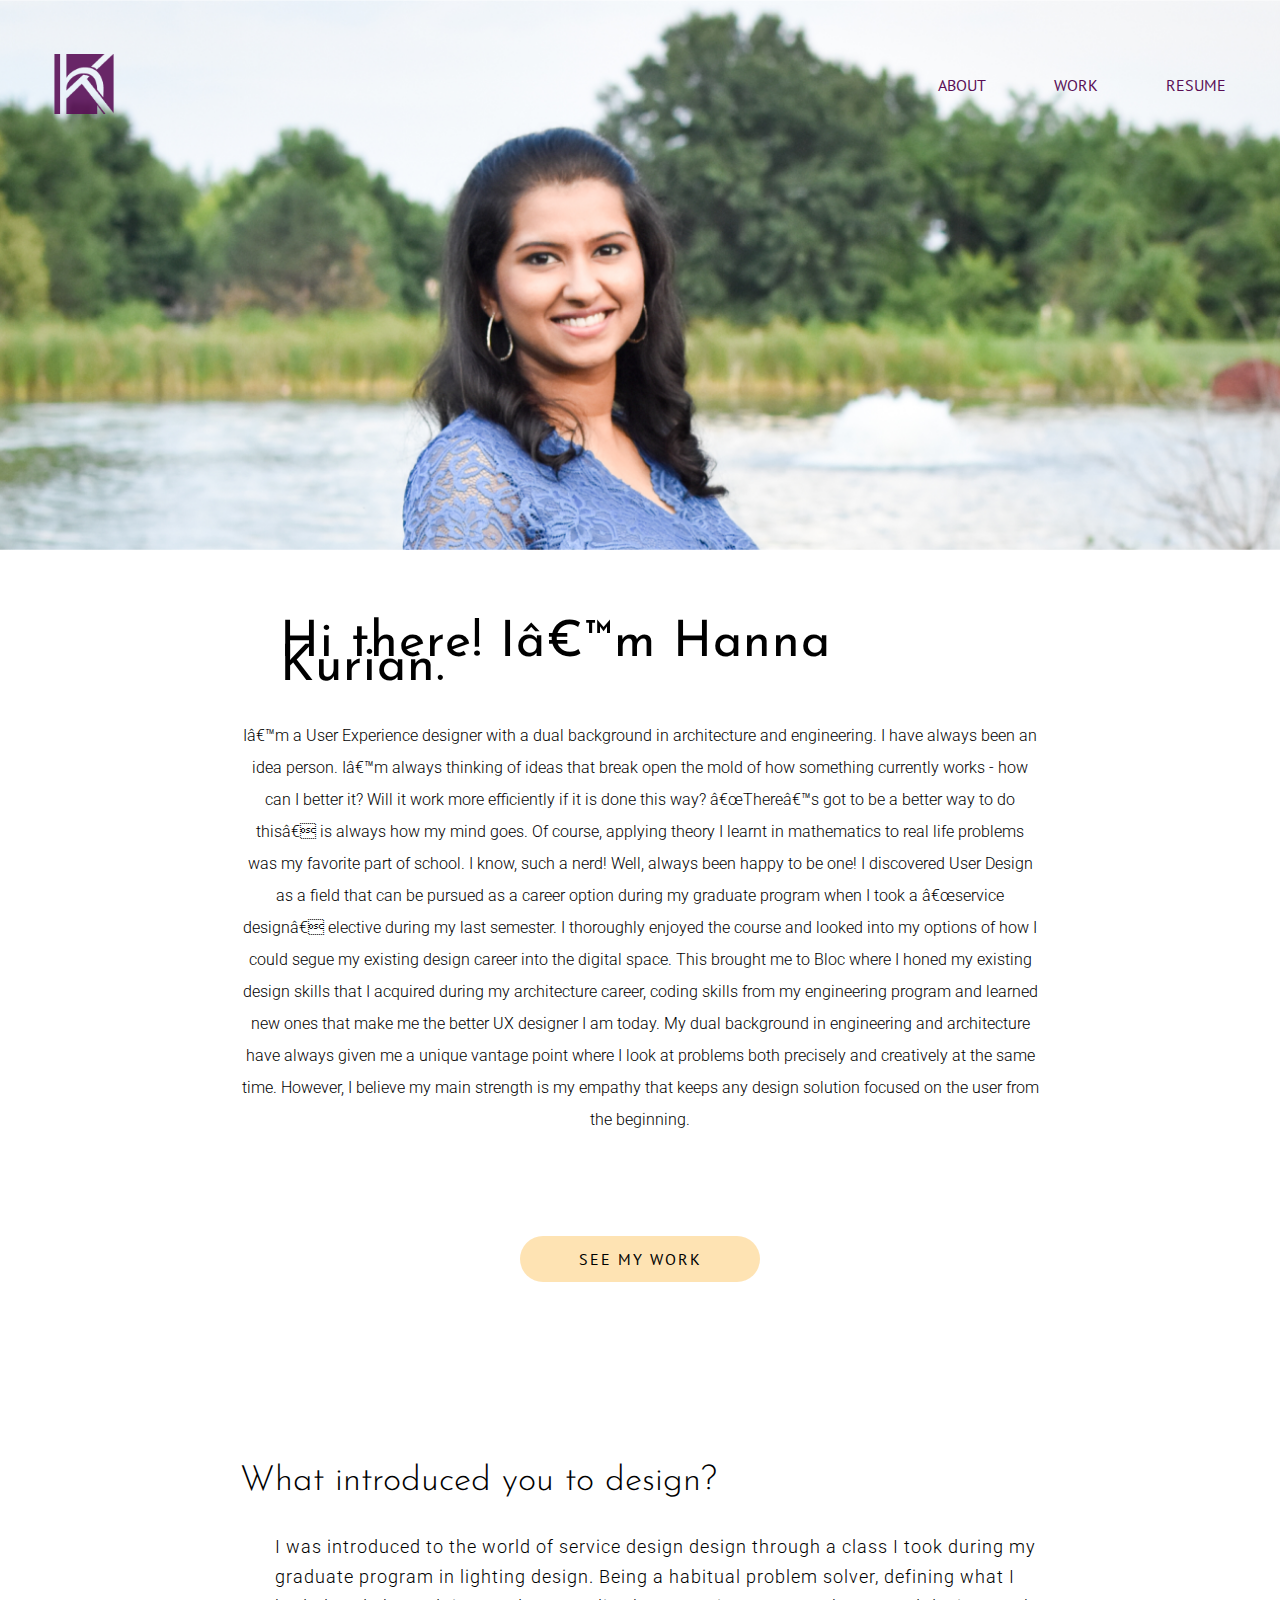
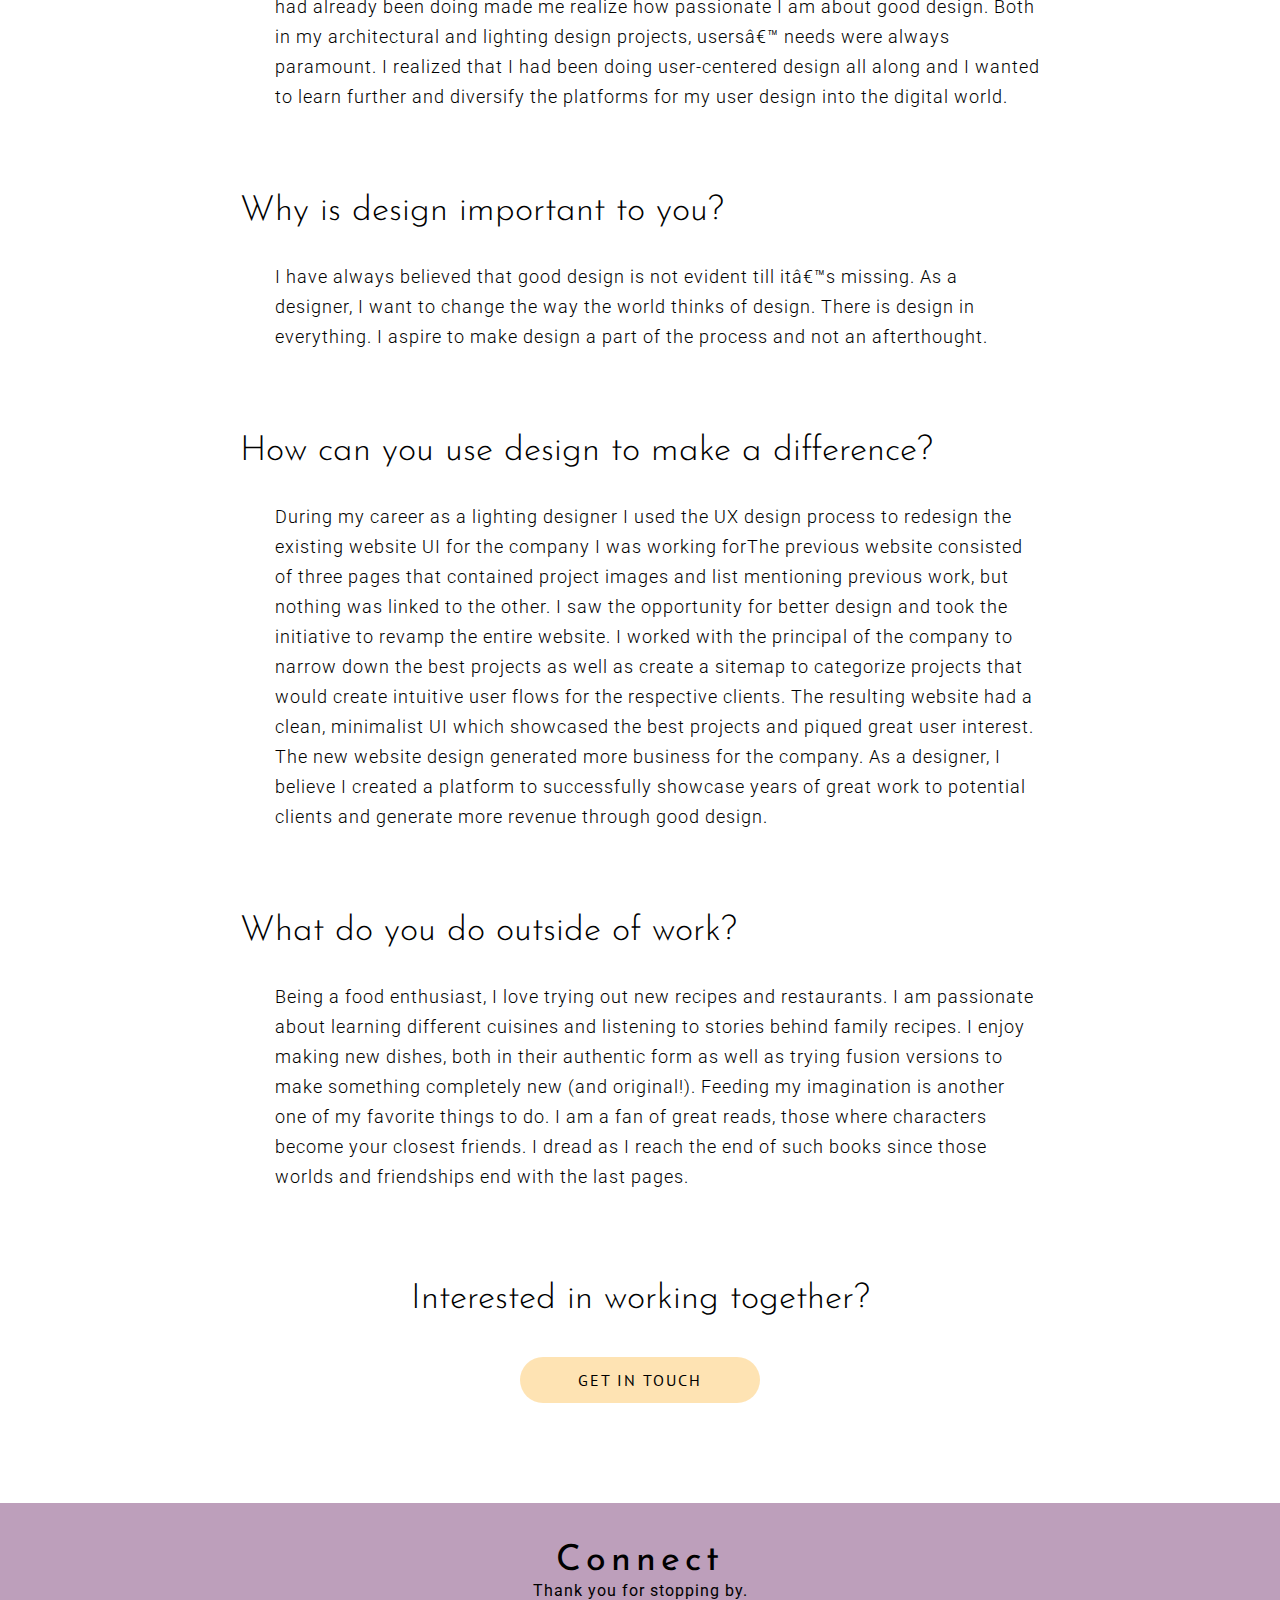
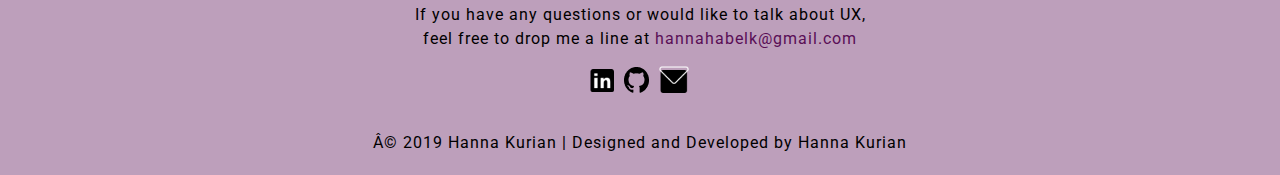
==== commit 75e76e88: "Update about.html" ====
--- a/about.html
+++ b/about.html
@@ -25,7 +25,7 @@
         <li class="logo"><a href="index.html"><img src="images/logo.png" alt="logo"></a></li>
         <li class="about"><a href="about.html">ABOUT</a></li>
         <li class="work"><a href="project.html">WORK</a></li>
-        <li class="resume"><a href="https://drive.google.com/file/d/1Lfg0qhiq1s1xW7n_6F_7X9Ksih0F5ll3/view?usp=sharing">RESUME</a></li>
+        <li class="resume"><a href="https://drive.google.com/file/d/1MYOfSh8_7zWIEd1ZQivoFqwlZMh4eCWr/view?usp=sharing">RESUME</a></li>
       </ul>
     </div>
   </header>
@@ -40,7 +40,7 @@
     <div class="aboutsummary">
       <h6 class="abouttitle">Hi there! I’m Hanna Kurian.</h6>
       <p class="maincontent aboutme">
-      I’m a User Experience designer with a dual background in architecture and engineering.  I have always been an idea person. I’m always thinking of ideas that break open the mold of how something currently works - how can I better it? Will it work more efficiently if it is done this way? “There’s got to be a better way to do this” is always how my mind goes. Of course, applying theory I learnt in mathematics to real life problems was my favorite part of school.  I know, such a nerd! Well, always been happy to be one! I discovered User Design as a field that can be pursued as a career option during my graduate program when I took a “service design” elective during my last semester. I thoroughly enjoyed the course and looked into my options of how I could segue my existing design career into the digital space. This brought me to Bloc where I honed my existing design skills that I acquired during my architecture career, coding skills from my engineering program and learned new ones that make me the better UX designer I am today. My dual background in engineering and architecture have always given me a unique vantage point where I look at problems both precisely and creatively at the same time. However, I believe my main strength is my empathy that keeps any design solution focused on user from the beginning.
+      I’m a User Experience designer with a dual background in architecture and engineering.  I have always been an idea person. I’m always thinking of ideas that break open the mold of how something currently works - how can I better it? Will it work more efficiently if it is done this way? “There’s got to be a better way to do this” is always how my mind goes. Of course, applying theory I learnt in mathematics to real life problems was my favorite part of school.  I know, such a nerd! Well, always been happy to be one! I discovered User Design as a field that can be pursued as a career option during my graduate program when I took a “service design” elective during my last semester. I thoroughly enjoyed the course and looked into my options of how I could segue my existing design career into the digital space. This brought me to Bloc where I honed my existing design skills that I acquired during my architecture career, coding skills from my engineering program and learned new ones that make me the better UX designer I am today. My dual background in engineering and architecture have always given me a unique vantage point where I look at problems both precisely and creatively at the same time. However, I believe my main strength is my empathy that keeps any design solution focused on the user from the beginning.
       </p>
     </div>
     <div class="aroundbutton seemywork">
--- a/styles/main.css
+++ b/styles/main.css
@@ -8,7 +8,7 @@
 
 body {
   background-color: white;
-  width: 100vw;
+  width: 100%;
 }
 
 .container{
@@ -136,7 +136,7 @@
   height: auto;
   justify-content: center;
   text-align:left;
-  width: 800px;
+  max-width: 800px;
 }
 
 /*container that is width 100%*/
@@ -271,14 +271,14 @@
 
 .herotop{
   width:100%;
-  text-align: left;
+  text-align: center;
   font-weight: 500;
   font-size: 9rem;
   color: #9B6E9A;
   position: relative;
   z-index: 2;
-  justify-content: left;
-  align-items: flex-start;
+  justify-content: center;
+  align-items: center;
 }
 
 .herotext{
@@ -554,6 +554,7 @@
   justify-content: space-between;
   text-align:center;
   padding: 6rem 0;
+  max-width:750px;
 }
 
 .design, .delv, .tools{
@@ -719,7 +720,7 @@
   color: #FED150;
 }
 
-/*persona seciton*/
+/*persona section*/
 
 .persona-cont {
   display: flex;
@@ -887,7 +888,7 @@
   display: flex;
   flex-grow: 1;
   flex-direction: row;
-  height: 35rem;
+  height: 32rem;
   width: auto;
   padding:0 1rem;
 }
@@ -1071,7 +1072,7 @@
 
 #secondframe{
   height:auto;
-  width:auto;
+  width:100%;
   overflow:auto;
 }
 
@@ -1082,6 +1083,12 @@
   overflow:auto;
 }
 
+
+#thirdframe{
+  height: auto;
+  width: auto;
+  overflow:auto;
+}
 
 
 @media screen and (max-width: 992px) {
@@ -1335,14 +1342,14 @@
   }
 
 .sto{
-  width:80%;
+  width:100%;
   align-items: center;
   justify-content: center;
   align-content: center;
 }
 
   .pcontent{
-    width:100vw;
+    width:85%;
     align-items: center;
     justify-content: center;
     align-content: center;
@@ -1392,12 +1399,18 @@
 
   .delv-container{
     padding-top: 0px;
+    padding:0 10%;
     text-align:center;
+    justify-content:center;
+    align-items:center;
+    width:auto;
   }
 
   .design, .deliv , .tools{
     display:flex;
     flex-direction: column;
+    justify-content:center;
+    align-items:center;
     padding:2rem 0;
   }
 
@@ -1658,6 +1671,14 @@
     overflow-y: hidden;
   }
 
+  #thirdframe{
+  padding: 2rem;
+  height:600px;
+  width:90vw;
+  overflow: scroll;
+  overflow-y: hidden;
+}
+
   #secondframe{
     height:500px;
     width:auto;
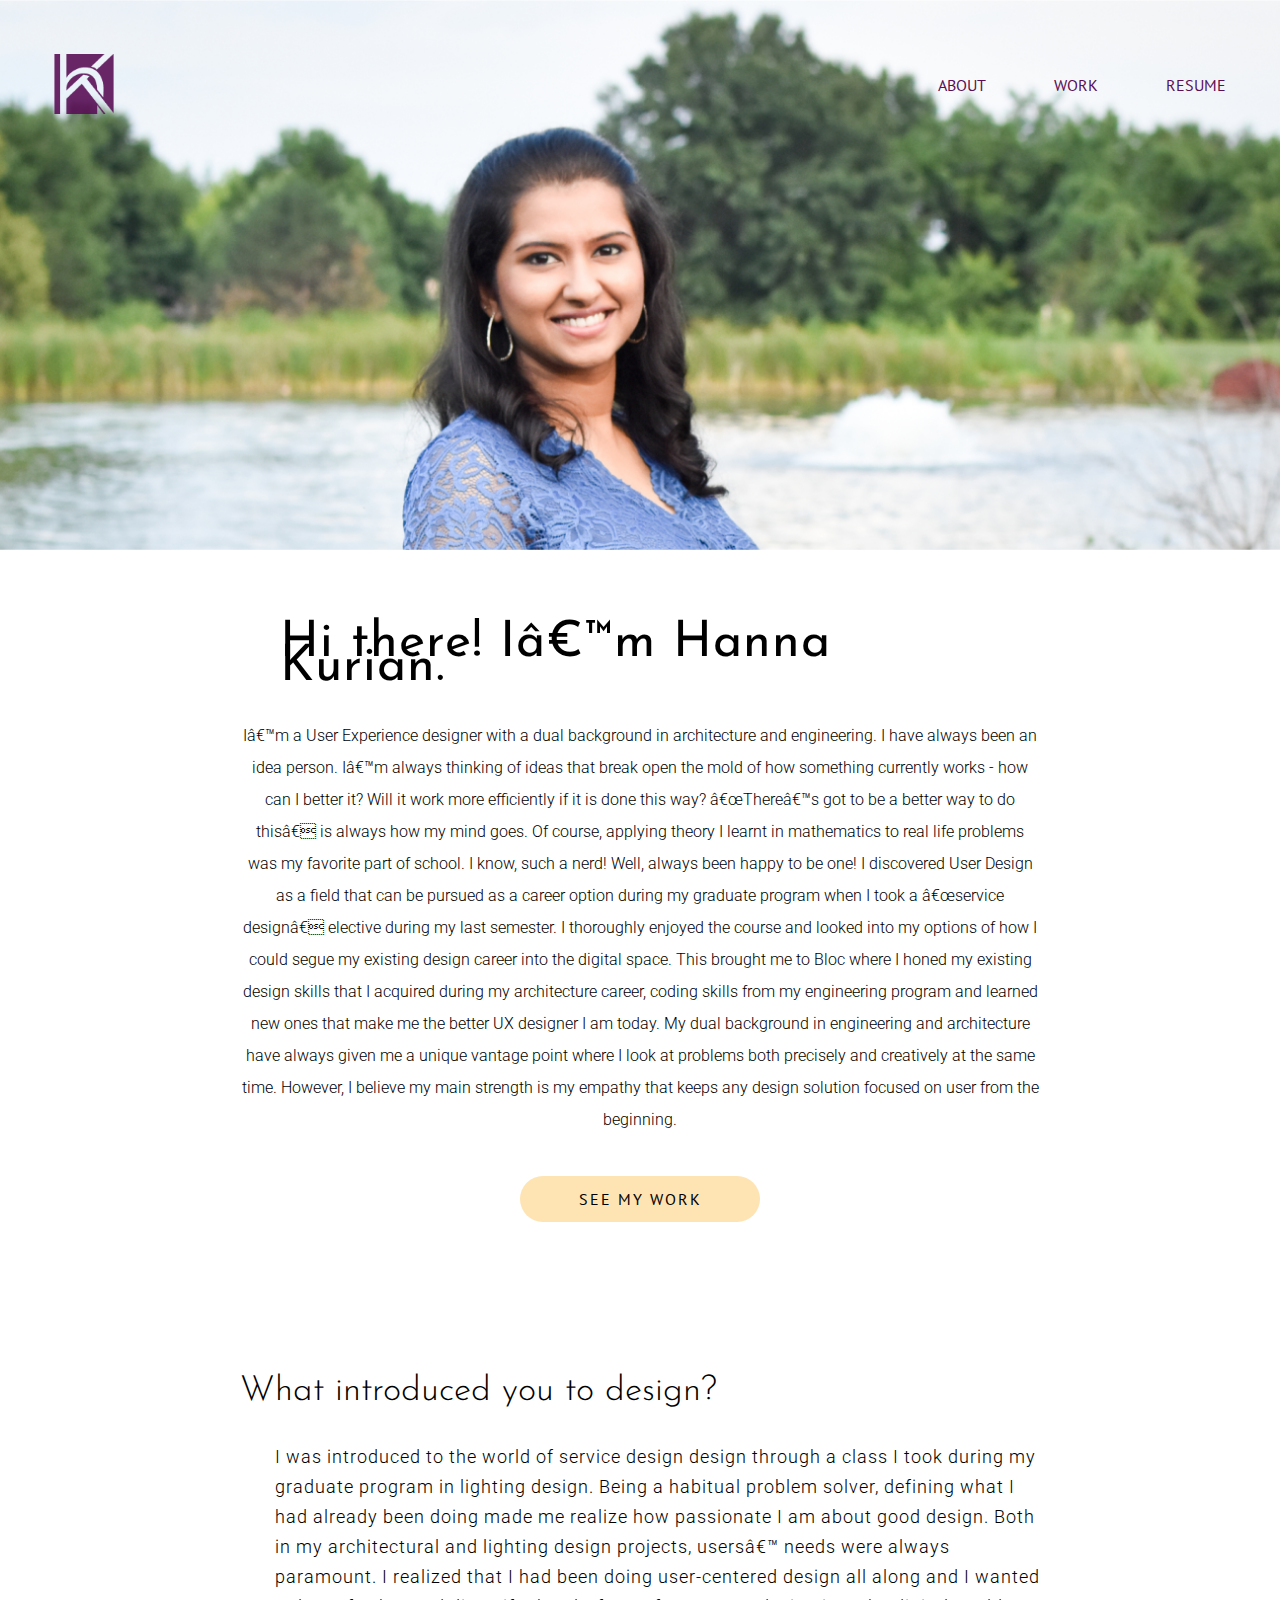
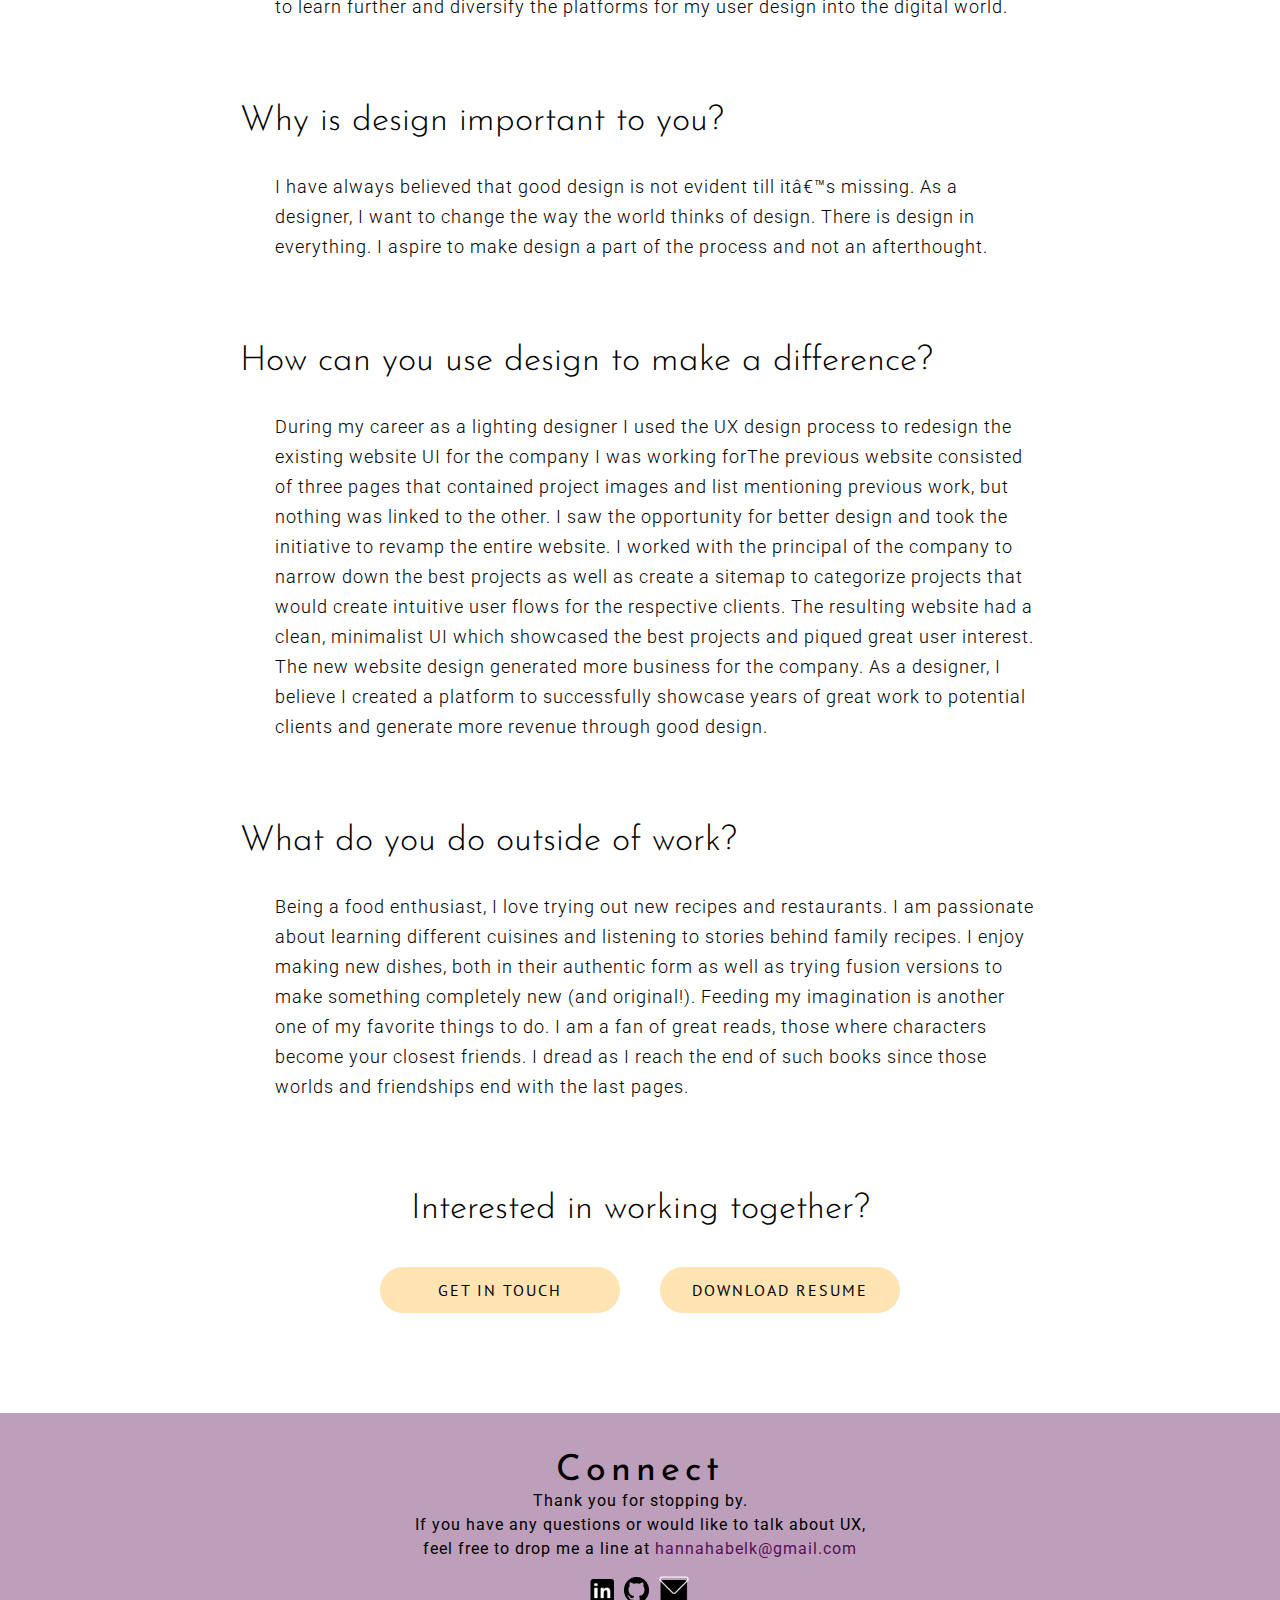
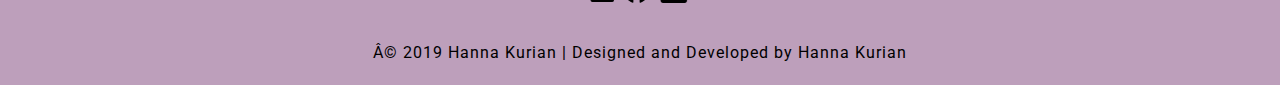
==== commit 5c4712d7: "branch10-2" ====
--- a/about.html
+++ b/about.html
@@ -25,7 +25,7 @@
         <li class="logo"><a href="index.html"><img src="images/logo.png" alt="logo"></a></li>
         <li class="about"><a href="about.html">ABOUT</a></li>
         <li class="work"><a href="project.html">WORK</a></li>
-        <li class="resume"><a href="https://drive.google.com/file/d/1MYOfSh8_7zWIEd1ZQivoFqwlZMh4eCWr/view?usp=sharing">RESUME</a></li>
+        <li class="resume"><a href="https://drive.google.com/file/d/1Lfg0qhiq1s1xW7n_6F_7X9Ksih0F5ll3/view?usp=sharing">RESUME</a></li>
       </ul>
     </div>
   </header>
@@ -40,10 +40,10 @@
     <div class="aboutsummary">
       <h6 class="abouttitle">Hi there! I’m Hanna Kurian.</h6>
       <p class="maincontent aboutme">
-      I’m a User Experience designer with a dual background in architecture and engineering.  I have always been an idea person. I’m always thinking of ideas that break open the mold of how something currently works - how can I better it? Will it work more efficiently if it is done this way? “There’s got to be a better way to do this” is always how my mind goes. Of course, applying theory I learnt in mathematics to real life problems was my favorite part of school.  I know, such a nerd! Well, always been happy to be one! I discovered User Design as a field that can be pursued as a career option during my graduate program when I took a “service design” elective during my last semester. I thoroughly enjoyed the course and looked into my options of how I could segue my existing design career into the digital space. This brought me to Bloc where I honed my existing design skills that I acquired during my architecture career, coding skills from my engineering program and learned new ones that make me the better UX designer I am today. My dual background in engineering and architecture have always given me a unique vantage point where I look at problems both precisely and creatively at the same time. However, I believe my main strength is my empathy that keeps any design solution focused on the user from the beginning.
+      I’m a User Experience designer with a dual background in architecture and engineering.  I have always been an idea person. I’m always thinking of ideas that break open the mold of how something currently works - how can I better it? Will it work more efficiently if it is done this way? “There’s got to be a better way to do this” is always how my mind goes. Of course, applying theory I learnt in mathematics to real life problems was my favorite part of school.  I know, such a nerd! Well, always been happy to be one! I discovered User Design as a field that can be pursued as a career option during my graduate program when I took a “service design” elective during my last semester. I thoroughly enjoyed the course and looked into my options of how I could segue my existing design career into the digital space. This brought me to Bloc where I honed my existing design skills that I acquired during my architecture career, coding skills from my engineering program and learned new ones that make me the better UX designer I am today. My dual background in engineering and architecture have always given me a unique vantage point where I look at problems both precisely and creatively at the same time. However, I believe my main strength is my empathy that keeps any design solution focused on user from the beginning.
       </p>
     </div>
-    <div class="aroundbutton seemywork">
+    <div class="seemywork">
         <a href="project.html" class="button">SEE MY WORK</a>
     </div>
     </section>
@@ -93,10 +93,11 @@
       <div class="full">
         <h5 class="interest">Interested in working together?</h5>
       </div>
-      <div class="aroundbutton getintouch full">
-          <a href="mailto:hannahabelk@gmail.com" class="button">GET IN TOUCH</a>
-      </div>
     </section>
+      <section class"connectbuttton full">
+          <div class="getintouch"><a href="mailto:hannahabelk@gmail.com" class="button">GET IN TOUCH</a></div>
+          <div class="downloadresume"><a href="images/HannaKurian_resume.pdf" class="button" download>DOWNLOAD RESUME</a></div>
+      </section>
 
     </main>
 
@@ -141,14 +142,14 @@
 
       </footer>
 
-    <!-- Global site tag (gtag.js) - Google Analytics -->
-    <script async src="https://www.googletagmanager.com/gtag/js?id=UA-148963703-1"></script>
+<!-- Google Analytics -->
+    <script async src="https://www.googletagmanager.com/gtag/js?id=UA-XXXXXXXX-X"></script>
     <script>
-      window.dataLayer = window.dataLayer || [];
-      function gtag(){dataLayer.push(arguments);}
-      gtag('js', new Date());
+    window.dataLayer = window.dataLayer || [];
+    function gtag(){dataLayer.push(arguments);}
+    gtag('js', new Date());
 
-      gtag('config', 'UA-148963703-1');
+    gtag('config', 'UA-XXXXXXXX-X');
     </script>
 
   </body>
--- a/styles/main.css
+++ b/styles/main.css
@@ -15,7 +15,7 @@
   background-color: white;
   margin: 0 auto;
   overflow: hidden;
-  width: 100vw;
+  width: 100%;
 }
 
 /*project purple = #590E56*/
@@ -136,7 +136,7 @@
   height: auto;
   justify-content: center;
   text-align:left;
-  max-width: 800px;
+  width: 800px;
 }
 
 /*container that is width 100%*/
@@ -152,7 +152,6 @@
 }
 
 section {
-  margin: auto;
   width: 100%;
   overflow: hidden;
   display: flex;
@@ -171,12 +170,9 @@
 
 /*button specifications*/
 
-.aroundbutton{
-  padding-top: 5rem;
-  padding-bottom:8rem;
-}
 
 a.button:link , a.button:visited {
+  margin: 4rem 2rem 10rem 2rem;
   background-color: rgba(254, 209, 128, 60%);
   border: none;
   color: black;
@@ -223,6 +219,29 @@
     align-items: center;
     }
 
+
+
+
+/* .head{
+    position: sticky;
+    top: 0;
+    z-index: 100;
+}
+.section-container{
+    display: flex;
+    flex-wrap: wrap;
+    flex-direction: row;
+    font-family: 'Roboto', sans-serif;
+    font-size: 1.6rem;
+    text-transform: uppercase;
+    height: auto;
+    width: 100%;
+    padding: 0 5rem 5rem 5rem;
+    justify-content: space-between;
+    align-items: flex-start;
+    } */
+
+
 .logo img{
       justify-content: left;
       height: 60px;
@@ -239,10 +258,6 @@
       padding: 2%;
 }
 
-.flex-container a:link, a:visited{
-  color:#590E56;
-}
-
 .flex-container a:hover{
   color:#FED150;
 }
@@ -271,14 +286,14 @@
 
 .herotop{
   width:100%;
-  text-align: center;
+  text-align: left;
   font-weight: 500;
   font-size: 9rem;
   color: #9B6E9A;
   position: relative;
   z-index: 2;
-  justify-content: center;
-  align-items: center;
+  justify-content: left;
+  align-items: flex-start;
 }
 
 .herotext{
@@ -450,7 +465,7 @@
 }
 
 .seemywork{
-  margin: 5rem auto;
+
 }
 
 .quesbox, .ansbox{
@@ -493,16 +508,12 @@
 .interest{
   justify-content: center;
   padding: 6rem;
-  padding-bottom:4rem;
+  padding-bottom:0;
   font-size: 3.5rem;
   letter-spacing: normal;
   font-weight: 300;
 }
 
-.getintouch{
-  padding:10rem 8rem;
-  padding-top:0;
-}
 
 /* STO project page details */
 
@@ -554,12 +565,12 @@
   justify-content: space-between;
   text-align:center;
   padding: 6rem 0;
-  max-width:750px;
 }
 
 .design, .delv, .tools{
   min-width: 19rem;
 }
+
 /*problem solution section*/
 
 .problemsolution{
@@ -592,8 +603,6 @@
 
 /*color background sections*/
 .colorbk{
-  width:100%;
-  height:auto;
   background-color: rgba(205, 169, 160, 40%);
   padding:5rem 0;
 }
@@ -720,7 +729,7 @@
   color: #FED150;
 }
 
-/*persona section*/
+/*persona seciton*/
 
 .persona-cont {
   display: flex;
@@ -888,7 +897,7 @@
   display: flex;
   flex-grow: 1;
   flex-direction: row;
-  height: 32rem;
+  height: 35rem;
   width: auto;
   padding:0 1rem;
 }
@@ -1072,23 +1081,17 @@
 
 #secondframe{
   height:auto;
-  width:100%;
+  width:auto;
   overflow:auto;
 }
 
 
-#firstframe{
+#firstframe, #thirdframe{
   height: auto;
   width: auto;
   overflow:auto;
 }
 
-
-#thirdframe{
-  height: auto;
-  width: auto;
-  overflow:auto;
-}
 
 
 @media screen and (max-width: 992px) {
@@ -1118,19 +1121,6 @@
       justify-content: center;
     }
 
-    section {
-      margin: auto;
-      width: 100%;
-      overflow: hidden;
-      display: flex;
-      flex-wrap: wrap;
-      justify-content: center;
-      align-content: center;
-      align-items: center;
-      text-align: center;
-    }
-
-
   /*Hero section*/
 
   .hero {
@@ -1230,6 +1220,8 @@
 /*about me page*/
 
   .content {
+    justify-content: center;
+    align-items: center;
     width: 100vw;
     padding:0 3%;
   }
@@ -1315,10 +1307,23 @@
     line-height: 4rem;
   }
 
-  .getintouch{
-    padding:10rem 8rem;
+
+  .connectbutton {
+    display:flex;
+    flex-direction:column;
+    flex-wrap:wrap;
+  }
+
+  .getintouch, .downloadresume{
+    display:flex;
+    flex-direction: row;
+    flex-wrap: wrap;
+    justify-content: center;
+    align-items: center;
+    align-content: center;
     padding-top:0;
   }
+
 
 /* STO project page  */
 
@@ -1338,7 +1343,11 @@
 
     /*all the flex containers common element. 800px for desktop version*/
   .content {
-    width: 80vw;
+    width: 80%;
+    justify-content: center;
+    align-items: center;
+    align-content: center;
+
   }
 
 .sto{
@@ -1349,7 +1358,7 @@
 }
 
   .pcontent{
-    width:85%;
+    width:75%;
     align-items: center;
     justify-content: center;
     align-content: center;
@@ -1399,18 +1408,12 @@
 
   .delv-container{
     padding-top: 0px;
-    padding:0 10%;
     text-align:center;
-    justify-content:center;
-    align-items:center;
-    width:auto;
   }
 
   .design, .deliv , .tools{
     display:flex;
     flex-direction: column;
-    justify-content:center;
-    align-items:center;
     padding:2rem 0;
   }
 
@@ -1663,21 +1666,13 @@
   padding-left: 0px;
 }
 
-  #firstframe{
+  #firstframe, #thirdframe{
     padding: 2rem;
     height:600px;
     width:90vw;
     overflow: scroll;
     overflow-y: hidden;
   }
-
-  #thirdframe{
-  padding: 2rem;
-  height:600px;
-  width:90vw;
-  overflow: scroll;
-  overflow-y: hidden;
-}
 
   #secondframe{
     height:500px;
@@ -1689,7 +1684,7 @@
 
   .contentfull{
     padding:0;
-    width:100vw;
+    width:100%;
   }
 
   .designer{
@@ -1700,7 +1695,7 @@
 
   #myframe{
     height:300px;
-    width:100vw;
+    width:100%;
     overflow:hidden;
   }
 
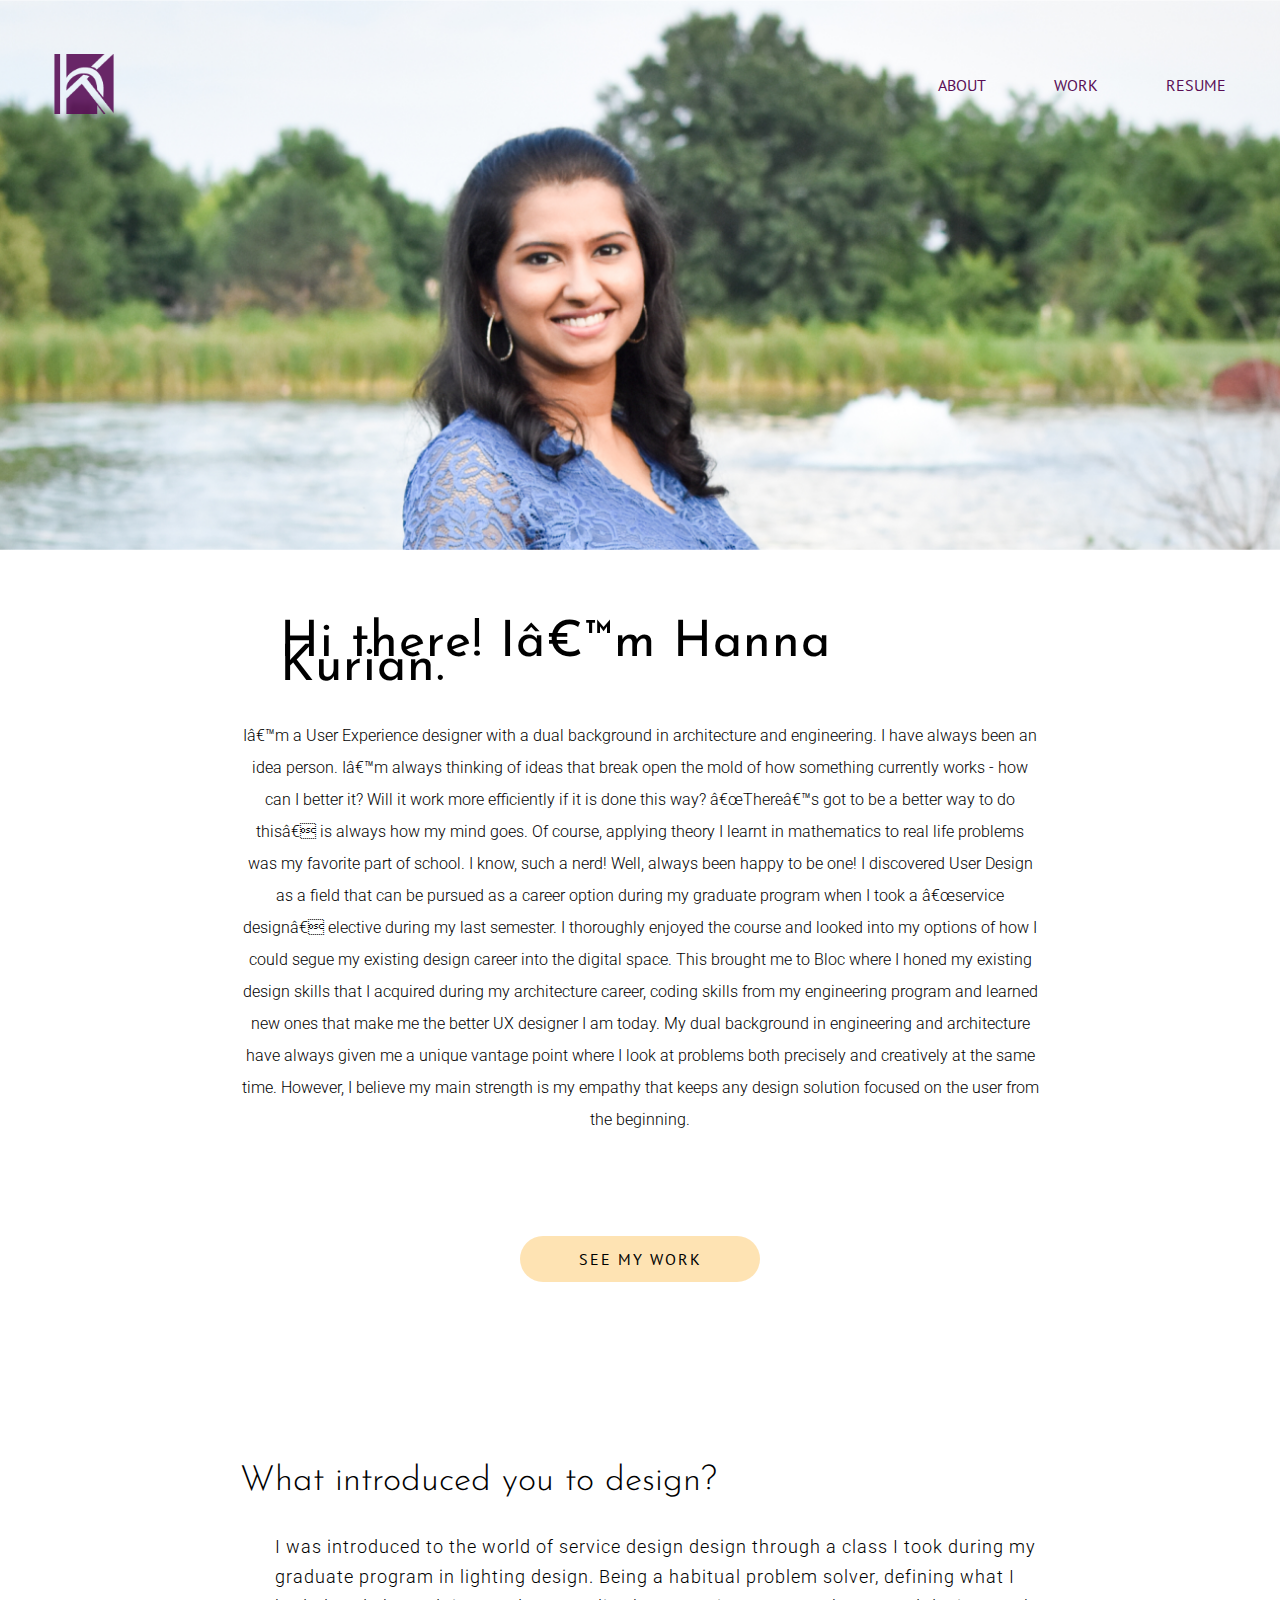
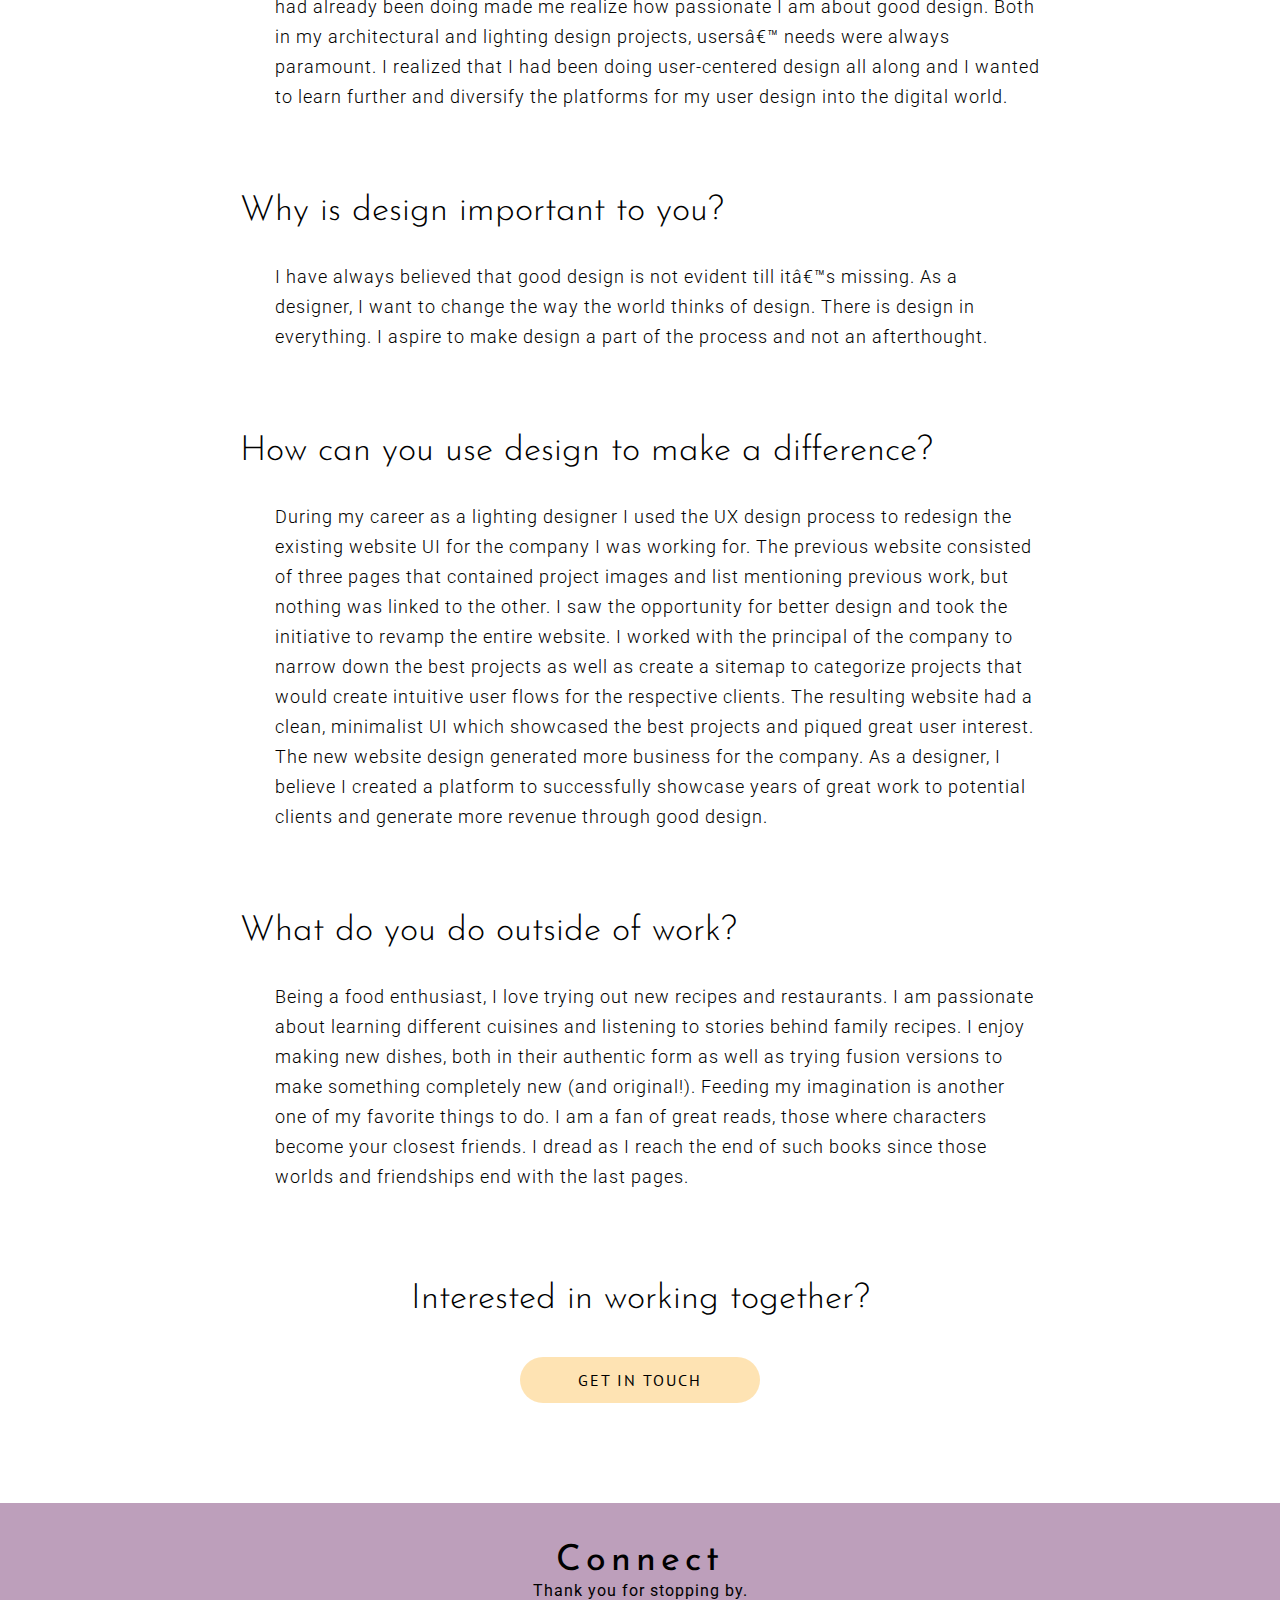
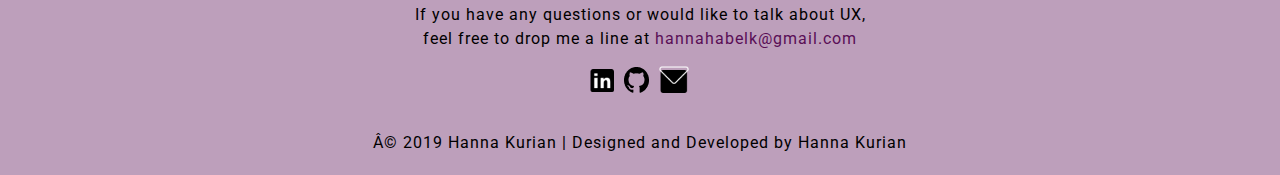
==== commit a9cbac41: "Update about.html" ====
--- a/about.html
+++ b/about.html
@@ -25,7 +25,7 @@
         <li class="logo"><a href="index.html"><img src="images/logo.png" alt="logo"></a></li>
         <li class="about"><a href="about.html">ABOUT</a></li>
         <li class="work"><a href="project.html">WORK</a></li>
-        <li class="resume"><a href="https://drive.google.com/file/d/1Lfg0qhiq1s1xW7n_6F_7X9Ksih0F5ll3/view?usp=sharing">RESUME</a></li>
+        <li class="resume"><a href="https://drive.google.com/file/d/1MYOfSh8_7zWIEd1ZQivoFqwlZMh4eCWr/view?usp=sharing">RESUME</a></li>
       </ul>
     </div>
   </header>
@@ -40,10 +40,10 @@
     <div class="aboutsummary">
       <h6 class="abouttitle">Hi there! I’m Hanna Kurian.</h6>
       <p class="maincontent aboutme">
-      I’m a User Experience designer with a dual background in architecture and engineering.  I have always been an idea person. I’m always thinking of ideas that break open the mold of how something currently works - how can I better it? Will it work more efficiently if it is done this way? “There’s got to be a better way to do this” is always how my mind goes. Of course, applying theory I learnt in mathematics to real life problems was my favorite part of school.  I know, such a nerd! Well, always been happy to be one! I discovered User Design as a field that can be pursued as a career option during my graduate program when I took a “service design” elective during my last semester. I thoroughly enjoyed the course and looked into my options of how I could segue my existing design career into the digital space. This brought me to Bloc where I honed my existing design skills that I acquired during my architecture career, coding skills from my engineering program and learned new ones that make me the better UX designer I am today. My dual background in engineering and architecture have always given me a unique vantage point where I look at problems both precisely and creatively at the same time. However, I believe my main strength is my empathy that keeps any design solution focused on user from the beginning.
+      I’m a User Experience designer with a dual background in architecture and engineering.  I have always been an idea person. I’m always thinking of ideas that break open the mold of how something currently works - how can I better it? Will it work more efficiently if it is done this way? “There’s got to be a better way to do this” is always how my mind goes. Of course, applying theory I learnt in mathematics to real life problems was my favorite part of school.  I know, such a nerd! Well, always been happy to be one! I discovered User Design as a field that can be pursued as a career option during my graduate program when I took a “service design” elective during my last semester. I thoroughly enjoyed the course and looked into my options of how I could segue my existing design career into the digital space. This brought me to Bloc where I honed my existing design skills that I acquired during my architecture career, coding skills from my engineering program and learned new ones that make me the better UX designer I am today. My dual background in engineering and architecture have always given me a unique vantage point where I look at problems both precisely and creatively at the same time. However, I believe my main strength is my empathy that keeps any design solution focused on the user from the beginning.
       </p>
     </div>
-    <div class="seemywork">
+    <div class="aroundbutton seemywork">
         <a href="project.html" class="button">SEE MY WORK</a>
     </div>
     </section>
@@ -76,7 +76,7 @@
       </div>
       <div class="ansbox">
         <p class="bodycopy ans">
-        During my career as a lighting designer I used the UX design process to redesign the existing website UI for the company I was working forThe previous website consisted of three pages that contained project images and list mentioning previous work, but nothing was linked to the other. I saw the opportunity for better design and took the initiative to revamp the entire website. I worked with the principal of the company to narrow down the best projects  as well as create a sitemap to categorize projects that would create intuitive user flows for the respective clients. The resulting website had a clean, minimalist UI which showcased the best projects and piqued great user interest. The new website design generated more business for the company. As a designer, I believe I created a platform to successfully showcase years of great work to potential clients and generate more revenue through good design.
+        During my career as a lighting designer I used the UX design process to redesign the existing website UI for the company I was working for. The previous website consisted of three pages that contained project images and list mentioning previous work, but nothing was linked to the other. I saw the opportunity for better design and took the initiative to revamp the entire website. I worked with the principal of the company to narrow down the best projects  as well as create a sitemap to categorize projects that would create intuitive user flows for the respective clients. The resulting website had a clean, minimalist UI which showcased the best projects and piqued great user interest. The new website design generated more business for the company. As a designer, I believe I created a platform to successfully showcase years of great work to potential clients and generate more revenue through good design.
         </p>
       </div>
     </section>
@@ -93,11 +93,10 @@
       <div class="full">
         <h5 class="interest">Interested in working together?</h5>
       </div>
+      <div class="aroundbutton getintouch full">
+          <a href="mailto:hannahabelk@gmail.com" class="button">GET IN TOUCH</a>
+      </div>
     </section>
-      <section class"connectbuttton full">
-          <div class="getintouch"><a href="mailto:hannahabelk@gmail.com" class="button">GET IN TOUCH</a></div>
-          <div class="downloadresume"><a href="images/HannaKurian_resume.pdf" class="button" download>DOWNLOAD RESUME</a></div>
-      </section>
 
     </main>
 
@@ -142,14 +141,14 @@
 
       </footer>
 
-<!-- Google Analytics -->
-    <script async src="https://www.googletagmanager.com/gtag/js?id=UA-XXXXXXXX-X"></script>
+    <!-- Global site tag (gtag.js) - Google Analytics -->
+    <script async src="https://www.googletagmanager.com/gtag/js?id=UA-148963703-1"></script>
     <script>
-    window.dataLayer = window.dataLayer || [];
-    function gtag(){dataLayer.push(arguments);}
-    gtag('js', new Date());
+      window.dataLayer = window.dataLayer || [];
+      function gtag(){dataLayer.push(arguments);}
+      gtag('js', new Date());
 
-    gtag('config', 'UA-XXXXXXXX-X');
+      gtag('config', 'UA-148963703-1');
     </script>
 
   </body>
--- a/styles/main.css
+++ b/styles/main.css
@@ -15,7 +15,7 @@
   background-color: white;
   margin: 0 auto;
   overflow: hidden;
-  width: 100%;
+  width: 100vw;
 }
 
 /*project purple = #590E56*/
@@ -136,7 +136,7 @@
   height: auto;
   justify-content: center;
   text-align:left;
-  width: 800px;
+  max-width: 800px;
 }
 
 /*container that is width 100%*/
@@ -152,6 +152,7 @@
 }
 
 section {
+  margin: auto;
   width: 100%;
   overflow: hidden;
   display: flex;
@@ -170,9 +171,12 @@
 
 /*button specifications*/
 
+.aroundbutton{
+  padding-top: 5rem;
+  padding-bottom:8rem;
+}
 
 a.button:link , a.button:visited {
-  margin: 4rem 2rem 10rem 2rem;
   background-color: rgba(254, 209, 128, 60%);
   border: none;
   color: black;
@@ -219,29 +223,6 @@
     align-items: center;
     }
 
-
-
-
-/* .head{
-    position: sticky;
-    top: 0;
-    z-index: 100;
-}
-.section-container{
-    display: flex;
-    flex-wrap: wrap;
-    flex-direction: row;
-    font-family: 'Roboto', sans-serif;
-    font-size: 1.6rem;
-    text-transform: uppercase;
-    height: auto;
-    width: 100%;
-    padding: 0 5rem 5rem 5rem;
-    justify-content: space-between;
-    align-items: flex-start;
-    } */
-
-
 .logo img{
       justify-content: left;
       height: 60px;
@@ -258,6 +239,10 @@
       padding: 2%;
 }
 
+.flex-container a:link, a:visited{
+  color:#590E56;
+}
+
 .flex-container a:hover{
   color:#FED150;
 }
@@ -286,20 +271,21 @@
 
 .herotop{
   width:100%;
-  text-align: left;
+  text-align: center;
   font-weight: 500;
   font-size: 9rem;
   color: #9B6E9A;
   position: relative;
   z-index: 2;
-  justify-content: left;
-  align-items: flex-start;
+  justify-content: center;
+  align-items: center;
 }
 
 .herotext{
   width:100%;
-  padding-left:10%;
-}
+  padding-left:0px;
+}
+
 .yellow{
   color: #FED150;
   text-align: left;
@@ -465,7 +451,7 @@
 }
 
 .seemywork{
-
+  margin: 5rem auto;
 }
 
 .quesbox, .ansbox{
@@ -508,12 +494,16 @@
 .interest{
   justify-content: center;
   padding: 6rem;
-  padding-bottom:0;
+  padding-bottom:4rem;
   font-size: 3.5rem;
   letter-spacing: normal;
   font-weight: 300;
 }
 
+.getintouch{
+  padding:10rem 8rem;
+  padding-top:0;
+}
 
 /* STO project page details */
 
@@ -565,12 +555,12 @@
   justify-content: space-between;
   text-align:center;
   padding: 6rem 0;
+  max-width:750px;
 }
 
 .design, .delv, .tools{
   min-width: 19rem;
 }
-
 /*problem solution section*/
 
 .problemsolution{
@@ -603,6 +593,8 @@
 
 /*color background sections*/
 .colorbk{
+  width:100%;
+  height:auto;
   background-color: rgba(205, 169, 160, 40%);
   padding:5rem 0;
 }
@@ -729,7 +721,7 @@
   color: #FED150;
 }
 
-/*persona seciton*/
+/*persona section*/
 
 .persona-cont {
   display: flex;
@@ -878,12 +870,25 @@
   justify-content: center;
   align-items: flex-end;
   align-content: center;
-  width: 58rem;
+  max-height:40rem;
+  width:auto;
   margin:2rem;
   margin-bottom:.5rem;
   filter: drop-shadow(0px 3px 9px #B3C1C7);
 }
 
+.sketch{
+  align-items: center;
+  align-content: center;
+  justify-content: center;
+}
+
+.sketch img{
+  height: 45rem;
+  width: auto;
+  padding: 0rem 2rem;
+}
+
 /*images of "creating new file" screens*/
 .createnewfile{
   display: flex;
@@ -897,7 +902,7 @@
   display: flex;
   flex-grow: 1;
   flex-direction: row;
-  height: 35rem;
+  height: 32rem;
   width: auto;
   padding:0 1rem;
 }
@@ -1081,17 +1086,30 @@
 
 #secondframe{
   height:auto;
-  width:auto;
+  width:100%;
   overflow:auto;
 }
 
 
-#firstframe, #thirdframe{
+#firstframe{
   height: auto;
   width: auto;
   overflow:auto;
 }
 
+#firstframe1{
+  height: auto;
+  width: auto;
+  overflow:auto;
+}
+
+
+
+#thirdframe{
+  height: auto;
+  width: auto;
+  overflow:auto;
+}
 
 
 @media screen and (max-width: 992px) {
@@ -1121,6 +1139,19 @@
       justify-content: center;
     }
 
+    section {
+      margin: auto;
+      width: 100%;
+      overflow: hidden;
+      display: flex;
+      flex-wrap: wrap;
+      justify-content: center;
+      align-content: center;
+      align-items: center;
+      text-align: center;
+    }
+
+
   /*Hero section*/
 
   .hero {
@@ -1220,8 +1251,6 @@
 /*about me page*/
 
   .content {
-    justify-content: center;
-    align-items: center;
     width: 100vw;
     padding:0 3%;
   }
@@ -1307,23 +1336,10 @@
     line-height: 4rem;
   }
 
-
-  .connectbutton {
-    display:flex;
-    flex-direction:column;
-    flex-wrap:wrap;
-  }
-
-  .getintouch, .downloadresume{
-    display:flex;
-    flex-direction: row;
-    flex-wrap: wrap;
-    justify-content: center;
-    align-items: center;
-    align-content: center;
+  .getintouch{
+    padding:10rem 8rem;
     padding-top:0;
   }
-
 
 /* STO project page  */
 
@@ -1343,11 +1359,7 @@
 
     /*all the flex containers common element. 800px for desktop version*/
   .content {
-    width: 80%;
-    justify-content: center;
-    align-items: center;
-    align-content: center;
-
+    width: 80vw;
   }
 
 .sto{
@@ -1358,7 +1370,7 @@
 }
 
   .pcontent{
-    width:75%;
+    width:85%;
     align-items: center;
     justify-content: center;
     align-content: center;
@@ -1408,12 +1420,18 @@
 
   .delv-container{
     padding-top: 0px;
+    padding:0 10%;
     text-align:center;
+    justify-content:center;
+    align-items:center;
+    width:auto;
   }
 
   .design, .deliv , .tools{
     display:flex;
     flex-direction: column;
+    justify-content:center;
+    align-items:center;
     padding:2rem 0;
   }
 
@@ -1548,7 +1566,7 @@
 
   .flow1 img, .flow2 img{
     width: 33rem;
-    padding: 5rem 2rem;
+    padding: 5rem 0rem;
   }
 
 
@@ -1650,6 +1668,10 @@
 .threephone img{
   margin: 5px auto;
 }
+  
+.sketch img{
+  margin: 5px auto;
+}
 
 /*high fidelity prototyping*/
 
@@ -1666,13 +1688,30 @@
   padding-left: 0px;
 }
 
-  #firstframe, #thirdframe{
+  #firstframe{
     padding: 2rem;
     height:600px;
     width:90vw;
     overflow: scroll;
     overflow-y: hidden;
   }
+
+  
+  #firstframe1{
+    padding: 2rem;
+    height:600px;
+    width:90vw;
+    overflow: scroll;
+    overflow-y: hidden;
+  }
+  
+  #thirdframe{
+  padding: 2rem;
+  height:600px;
+  width:90vw;
+  overflow: scroll;
+  overflow-y: hidden;
+}
 
   #secondframe{
     height:500px;
@@ -1684,7 +1723,7 @@
 
   .contentfull{
     padding:0;
-    width:100%;
+    width:100vw;
   }
 
   .designer{
@@ -1695,7 +1734,7 @@
 
   #myframe{
     height:300px;
-    width:100%;
+    width:100vw;
     overflow:hidden;
   }
 
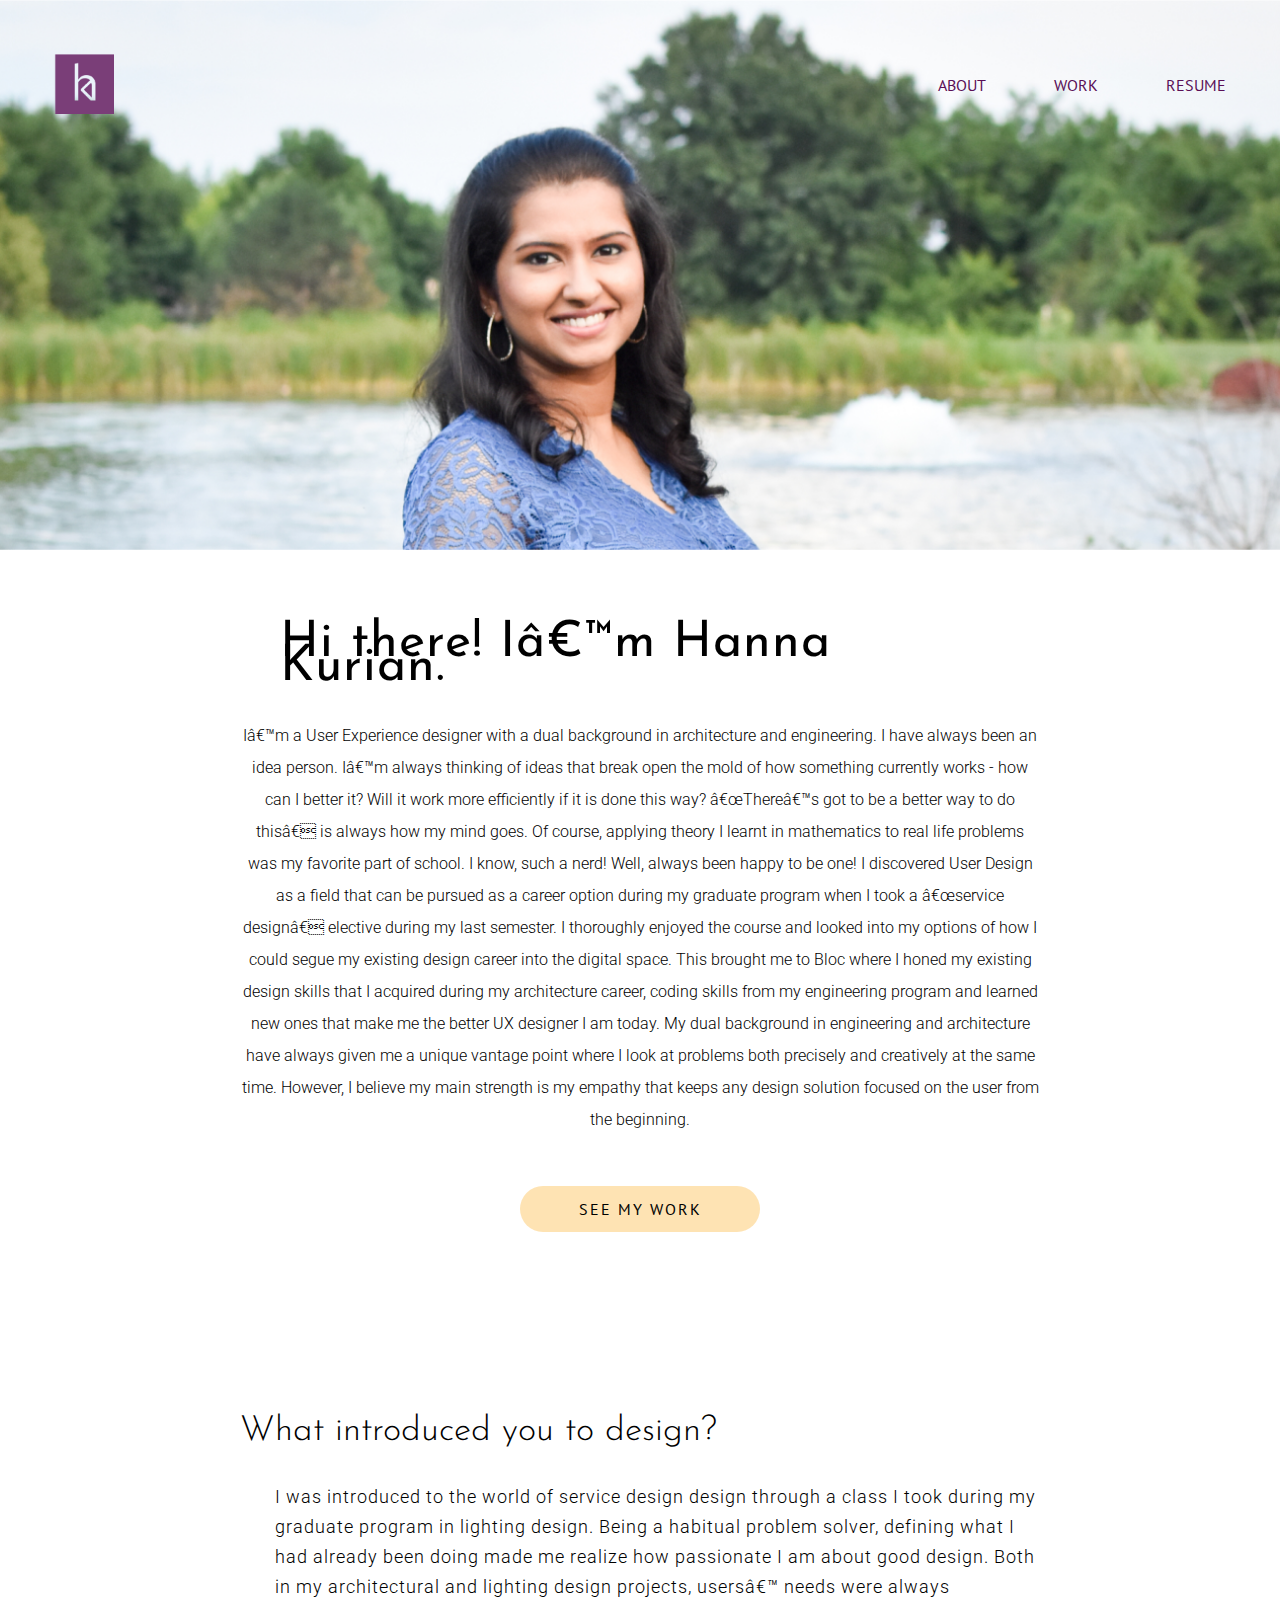
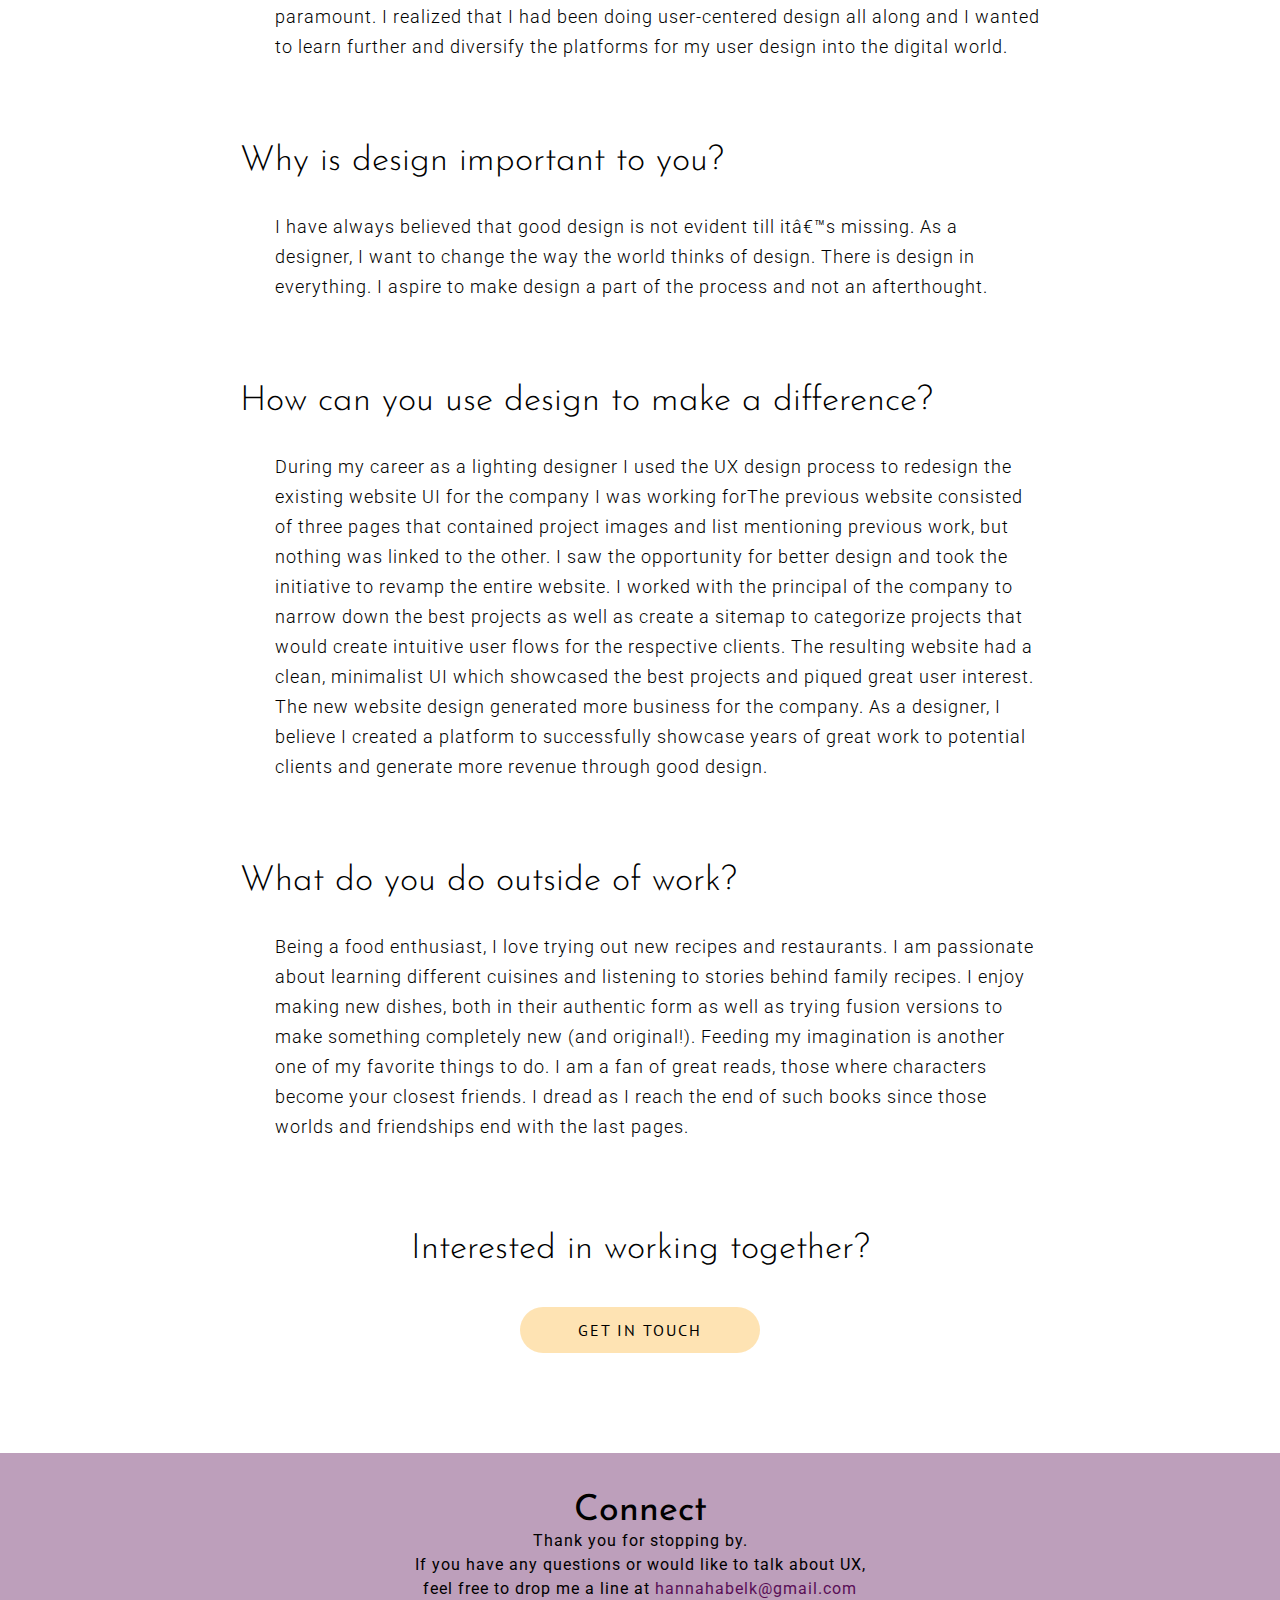
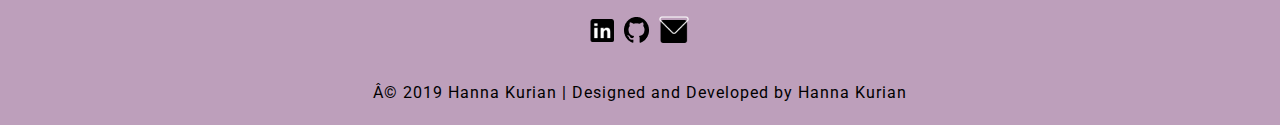
==== commit 74a6f157: "second commit" ====
--- a/about.html
+++ b/about.html
@@ -76,7 +76,7 @@
       </div>
       <div class="ansbox">
         <p class="bodycopy ans">
-        During my career as a lighting designer I used the UX design process to redesign the existing website UI for the company I was working for. The previous website consisted of three pages that contained project images and list mentioning previous work, but nothing was linked to the other. I saw the opportunity for better design and took the initiative to revamp the entire website. I worked with the principal of the company to narrow down the best projects  as well as create a sitemap to categorize projects that would create intuitive user flows for the respective clients. The resulting website had a clean, minimalist UI which showcased the best projects and piqued great user interest. The new website design generated more business for the company. As a designer, I believe I created a platform to successfully showcase years of great work to potential clients and generate more revenue through good design.
+        During my career as a lighting designer I used the UX design process to redesign the existing website UI for the company I was working forThe previous website consisted of three pages that contained project images and list mentioning previous work, but nothing was linked to the other. I saw the opportunity for better design and took the initiative to revamp the entire website. I worked with the principal of the company to narrow down the best projects  as well as create a sitemap to categorize projects that would create intuitive user flows for the respective clients. The resulting website had a clean, minimalist UI which showcased the best projects and piqued great user interest. The new website design generated more business for the company. As a designer, I believe I created a platform to successfully showcase years of great work to potential clients and generate more revenue through good design.
         </p>
       </div>
     </section>
--- a/styles/main.css
+++ b/styles/main.css
@@ -50,7 +50,7 @@
 
 h5{
   font-family: 'Josefin Sans', sans-serif;
-  letter-spacing: .5rem;
+  letter-spacing: .2.5rem;
   font-size: 3.6rem;
 }
 
@@ -79,7 +79,7 @@
 .subtitle{
   font-family: 'Josefin Sans', sans-serif;
   font-size: 2.5rem;
-  line-height: 5rem;
+  line-height: 3rem;
   font-weight: 300;
 }
 
@@ -169,11 +169,16 @@
 }
 
 
+
 /*button specifications*/
 
 .aroundbutton{
-  padding-top: 5rem;
+  padding-top: 0rem;
   padding-bottom:8rem;
+}
+
+.casestudy{
+  padding-top: 0;
 }
 
 a.button:link , a.button:visited {
@@ -244,7 +249,7 @@
 }
 
 .flex-container a:hover{
-  color:#FED150;
+  color:#eaa221;
 }
 
 li.logo {
@@ -286,15 +291,15 @@
   padding-left:0px;
 }
 
-.yellow{
-  color: #FED150;
+/* .yellow{
+  color: #eaa221;
   text-align: left;
-}
+} */
 
 .herobottom{
   z-index: 0;
-  background-color: #9B6E9A;
-  color:white;
+  /* background-color: #9B6E9A; */
+  color:#9B6E9A;
   padding:5% 0;
   padding-left:20%;
   padding-right:20%;
@@ -305,7 +310,7 @@
   font-family: 'Roboto', sans-serif;
   font-size: 2.5rem;
   font-weight: 300;
-  letter-spacing: .1rem;
+  letter-spacing: .2rem;
 }
 
 .arrow img{
@@ -323,13 +328,30 @@
   width:95%;
 }
 
-.stoMain img{
+.Main img{
   padding:10% 0 0 0;
-  width: 50rem;
-  height: auto;
-}
-
-.stoTitle {
+  width: auto;
+  height: 50rem;
+}
+
+.main{
+  background-color: red;
+}
+
+
+
+.main-bl img{
+  padding: 0 5% 0 1%;
+  width: auto;
+  height: 400px;
+}
+
+.proj-logo{
+  padding-top:20px;
+}
+
+
+.proj-Title {
   height: auto;
   justify-content: center;
   align-items:center;
@@ -340,7 +362,7 @@
   padding:2rem;
 }
 
-.stoContent{
+.proj-Content{
   align-items: center;
   justify-content: center;
   align-content: center;
@@ -477,6 +499,11 @@
   line-height: 4rem;
 }
 
+.small{
+  line-height: 2rem;
+  font-size:3rem;
+}
+
 .ans{
   font-size: 1.8rem;
 }
@@ -512,14 +539,15 @@
 .intro{
   align-items: center;
   display: flex;
-  flex-direction: row
+  flex-direction: row;
   justify-content: space-between;
   width:90%;
   height: auto;
-}
-
-
-.sto{
+  padding-top: 1%;
+}
+
+
+.summary{
   overflow: hidden;
   display: flex;
   flex-wrap: wrap;
@@ -529,23 +557,22 @@
   align-items: center;
 }
 
-.stoMainp, .stoLogop, .stoTitlep, .stoContentp{
+.Main, .proj-Logo, .proj-Title, .proj-Content{
   align-items: center;
   display: flex;
   flex-direction: row;
   justify-content: center;
   text-align: center;
-  width:100%;
-}
-
-.stoTitlep {
+}
+
+.proj-Title {
   padding: 3% 0;
   font-weight: 300;
   font-size: 5rem;
 }
 
-.stoContentp{
-  width:600px;
+.proj-Content{
+  width:100%;
   font-size: 1.8rem;
   line-height: 2rem;
 }
@@ -587,9 +614,13 @@
   filter: drop-shadow(0px 3px 9px #B3C1C7);
 }
 
-.prob{
+.apppage img{
+  width:100%;
+  height:auto;
+}
+/* .prob{
   padding-bottom: 4.5rem;
-}
+} */
 
 /*color background sections*/
 .colorbk{
@@ -613,7 +644,7 @@
   text-transform:lowercase;
   background-color: none;
   border-radius: 0;
-  border-bottom: 1px solid #FED150;
+  border-bottom: 1px solid #eaa221;
   line-height: normal;
   padding: 0;
   margin:50px;
@@ -718,7 +749,7 @@
 }
 
 a:hover{
-  color: #FED150;
+  color: #eaa221;
 }
 
 /*persona section*/
@@ -843,13 +874,20 @@
   align-content: center;
 }
 
-.google, .dropbox, .evernote{
+.comp1, .comp2, .comp3{
   display: flex;
   flex-direction: row;
   justify-content: space-between;
   align-items: center;
 }
 
+.comp1 img, .comp2 img, .comp3 img{
+  width: auto;
+  height: 10rem;
+  margin:0 5%;
+}
+
+
 /*user flows section*/
 
 .userflows{
@@ -860,7 +898,7 @@
   align-items: flex-end;
   align-content: center;
   justify-content:center;
-  padding: 5rem 0;
+  padding: 8rem 0;
   height: auto;
   width:100%;
 }
@@ -877,6 +915,23 @@
   filter: drop-shadow(0px 3px 9px #B3C1C7);
 }
 
+.flow3 img, .flow4 img{
+  display: flex;
+  justify-content: center;
+  align-items: flex-end;
+  align-content: center;
+  max-height:60rem;
+  width:auto;
+  margin:2rem;
+  margin-bottom:.5rem;
+  filter: drop-shadow(0px 3px 9px #B3C1C7);
+}
+
+.sitemap img{
+  width: 100%;
+  height: auto;
+}
+
 .sketch{
   align-items: center;
   align-content: center;
@@ -947,6 +1002,11 @@
 .box{
   justify-content:center;
   width: 28%;
+}
+
+.box-bl{
+  justify-content:center;
+  width: 25%;
 }
 
 .dot {
@@ -980,6 +1040,64 @@
   background-color:#F2F2F2;
 }
 
+.b1{
+  background-color:#4A7337;
+}
+
+.b2{
+  background-color:#6B8C21;
+}
+
+.b3{
+  background-color:#C4CB6B;
+}
+
+.b4{
+  background-color:#FED86D;
+}
+
+.b5{
+  background-color:#FEE58B;
+}
+
+.b6{
+  background-color:#EBB203;
+}
+
+.b7{
+  background-color:#777C7E;
+}
+
+.b8{
+  background-color:#3A3D3E;
+}
+
+.b9{
+  background-color:#AE1011;
+}
+
+.b10{
+  background-color:#D95628;
+}
+
+.b11{
+  background-color:#CE8342;
+}
+
+.b12{
+  background-color:#704012;
+}
+
+
+.moodboard img{
+  height:auto;
+  width:100%;
+  display:flex;
+  justify-content:center;
+  align-items: center;
+  align-content: center;
+}
+
 .logoimg{
   display: flex;
   flex-direction: row;
@@ -989,13 +1107,55 @@
   padding: 6rem 0;
 }
 
+.bllogos{
+  display: flex;
+  flex-direction:row;
+  flex-wrap: wrap;
+  justify-content: space-between;
+  padding: 6rem 0;
+}
+
 .l1 img, .l2 img, .l3 img{
   display: flex;
   flex-direction: row;
   flex-wrap: wrap;
   justify-content: center;
   padding:0 20px;
-}
+  width:100%;
+}
+
+.l2 img, .l3 img{
+  display: flex;
+  flex-direction: row;
+  flex-wrap: wrap;
+  flex-direction: column;
+  justify-content: center;
+  padding:0;
+  width:50%;
+}
+
+.bl1 img, .bl2 img, .bl3 img{
+  display: flex;
+  flex-wrap: wrap;
+  flex-direction: column;
+  justify-content: center;
+  padding:0;
+  width:auto;
+  height:400px;
+}
+
+.bl2 img, .bl3 img{
+  padding-top: 20px;
+
+}
+/* .bl2 img, .bl3 img{
+  display: flex;
+  flex-wrap: wrap;
+  flex-direction: row;
+  justify-content: center;
+  padding:0;
+  width:25%;
+} */
 
 /*preference testing*/
 
@@ -1015,6 +1175,63 @@
   flex-wrap: wrap;
   justify-content: center;
 }
+
+.row1a, .row2a, .row3a,.row4a{
+  display: flex;
+  flex-direction: row;
+  flex-wrap: wrap;
+  justify-content: center;
+}
+
+.mobile{
+
+}
+
+.s1a img, .s1b img{
+  display: flex;
+  flex-direction: column;
+  align-items: flex-start;
+  justify-content: center;
+  padding: 10px 20px;
+  height: 600px;
+  width: auto;
+  filter: drop-shadow(0px 3px 9px #B3C1C7);
+}
+
+.s2a img, .s2b img{
+  display: flex;
+  flex-direction: column;
+  align-items: flex-start;
+  justify-content: center;
+  padding: 10px 20px;
+  height: 600px;
+  width: auto;
+  filter: drop-shadow(0px 3px 9px #B3C1C7);
+}
+
+.s3a img, .s3b img{
+  display: flex;
+  flex-direction: row;
+  align-items: flex-start;
+  justify-content: center;
+  padding: 10px 20px;
+  height: 600px;
+  width: auto;
+  filter: drop-shadow(0px 3px 9px #B3C1C7);
+}
+
+.s4a img, .s4b img{
+  display: flex;
+  flex-direction: row;
+  align-items: flex-start;
+  justify-content: center;
+  padding: 10px 20px;
+  height: 600px;
+  width: auto;
+  filter: drop-shadow(0px 3px 9px #B3C1C7);
+}
+
+
 
 .img1a img, .img1b img{
   filter: drop-shadow(0px 3px 9px #B3C1C7);
@@ -1075,6 +1292,26 @@
   padding: 50px 20px;
 }
 
+.blrow1, .blrow2{
+  display: flex;
+  flex-direction: row;
+  justify-content: center;
+  padding: 50px 20px;
+}
+
+.s1 img, .s2 img, .s3 img, .s4 img, .s5 img, .s6 img,
+.s7 img, .s8 img, .s9 img, .s10 img{
+  align-items: center;
+  display: flex;
+  height: 45rem;
+  justify-content: space-between;
+  align-items: center;
+  align-content: center;
+  padding: 0px 10px;
+  width: auto;
+}
+
+
 .s1 img, .s2 img, .s3 img, .s4 img, .s5 img, .s6 img{
   align-items: center;
   display: flex;
@@ -1084,6 +1321,14 @@
   width: auto;
 }
 
+.personas{
+  display: flex;
+  justify-content: center;
+  align-items: center;
+  align-content: center;
+
+}
+
 #secondframe{
   height:auto;
   width:100%;
@@ -1098,6 +1343,12 @@
 }
 
 #firstframe1{
+  height: auto;
+  width: auto;
+  overflow:auto;
+}
+
+#personaframe1{
   height: auto;
   width: auto;
   overflow:auto;
@@ -1173,10 +1424,9 @@
 
   .herobottom{
     height:100%;
-    background-color: #9B6E9A;
     padding:10% 20%;
     line-height: 4rem;
-    font-size: 1.8rem;
+    font-size: 1.6rem;
   }
 
   .arrow img{
@@ -1184,27 +1434,29 @@
     padding-bottom: 10px;
   }
 
-  .stoMain img{
+  .Main img{
     justify-content: center;
     width:300px;
     height:auto;
   }
 
-  .stoLogo img{
-    justify-content: center;
-    height: 4rem;
+
+  .proj-Logo img{
+    height: 60px;
     width: auto;
-  }
-
-  .stoTitle {
+    margin:0;
+
+  }
+
+  .proj-Title {
     justify-content: center;
     height: auto;
     font-weight: 300;
     font-size: 3rem;
-    padding: 2rem 4rem;
-  }
-
-  .stoContent{
+    padding: 2rem 2rem;
+  }
+
+  .proj-Content{
     justify-content: center;
     padding: 2rem 5rem;
     padding-top: 0;
@@ -1362,7 +1614,7 @@
     width: 80vw;
   }
 
-.sto{
+.summary{
   width:100%;
   align-items: center;
   justify-content: center;
@@ -1386,22 +1638,25 @@
     justify-content: center;
   }
 
-  .stoMainp img{
+  .proj-Main img{
     width:100%;
     height:auto;
   }
 
-  .stoTitlep{
-    padding: 10% 0;
+  .proj-Title{
+    padding: 2% 0;
     font-weight: 300;
     font-size: 3.5rem;
   }
 
 
-  .stoContentp{
+  .proj-Content{
     width:80%;
     font-size: 1.6rem;
     line-height: 3rem;
+    justify-content: center;
+    text-align: center;
+    align-items: center;
   }
 
 
@@ -1454,9 +1709,11 @@
     width: 100%;
   }
 
-  .prob{
+
+
+  /* .prob{
     padding-bottom: 4.5rem;
-  }
+  } */
 
   /*color background sections*/
 
@@ -1503,7 +1760,7 @@
 
 .readmore{
   text-align: center;
-  border-top: 1px solid #FED150;
+  border-top: 1px solid #eaa221;
   padding:2px 0;
   background-color: transparent;
 }
@@ -1549,12 +1806,13 @@
     padding: 4rem 0;
   }
 
-  .google img, .dropbox img, .evernote img{
+  .comp1 img, .comp2 img, .comp3 img{
     width: auto;
-    height: 6rem;
-  }
-
-  .google .dropbox , .evernote {
+    height: 8rem;
+    margin:5%;
+  }
+
+  .comp1 , .comp2 , .comp3 {
     justify-content: center;
   }
 
@@ -1614,7 +1872,12 @@
 }
 
 .box{
-    width: 30%
+    width: 30%;
+}
+
+.box-bl{
+    width: 25%;
+
 }
 
 .logoimg{
@@ -1644,7 +1907,7 @@
   padding: 0;
 }
 
-.row1, .row2, .row3{
+.row1, .row2, .row3, .row4{
   flex-direction: column;
   justify-content: center;
   align-items: center;
@@ -1668,7 +1931,7 @@
 .threephone img{
   margin: 5px auto;
 }
-  
+
 .sketch img{
   margin: 5px auto;
 }
@@ -1696,7 +1959,7 @@
     overflow-y: hidden;
   }
 
-  
+
   #firstframe1{
     padding: 2rem;
     height:600px;
@@ -1704,7 +1967,7 @@
     overflow: scroll;
     overflow-y: hidden;
   }
-  
+
   #thirdframe{
   padding: 2rem;
   height:600px;
@@ -1721,6 +1984,22 @@
     overflow-y: hidden;
   }
 
+  /* .personas img{
+    max-width: 100%;
+   height: auto;
+
+  } */
+
+  #personaframe{
+    object-fit: cover;
+    padding: 2rem;
+    height: 100%;
+    width:auto;
+    overflow: scroll;
+    overflow-y: hidden;
+    object-position:center;
+  }
+
   .contentfull{
     padding:0;
     width:100vw;
